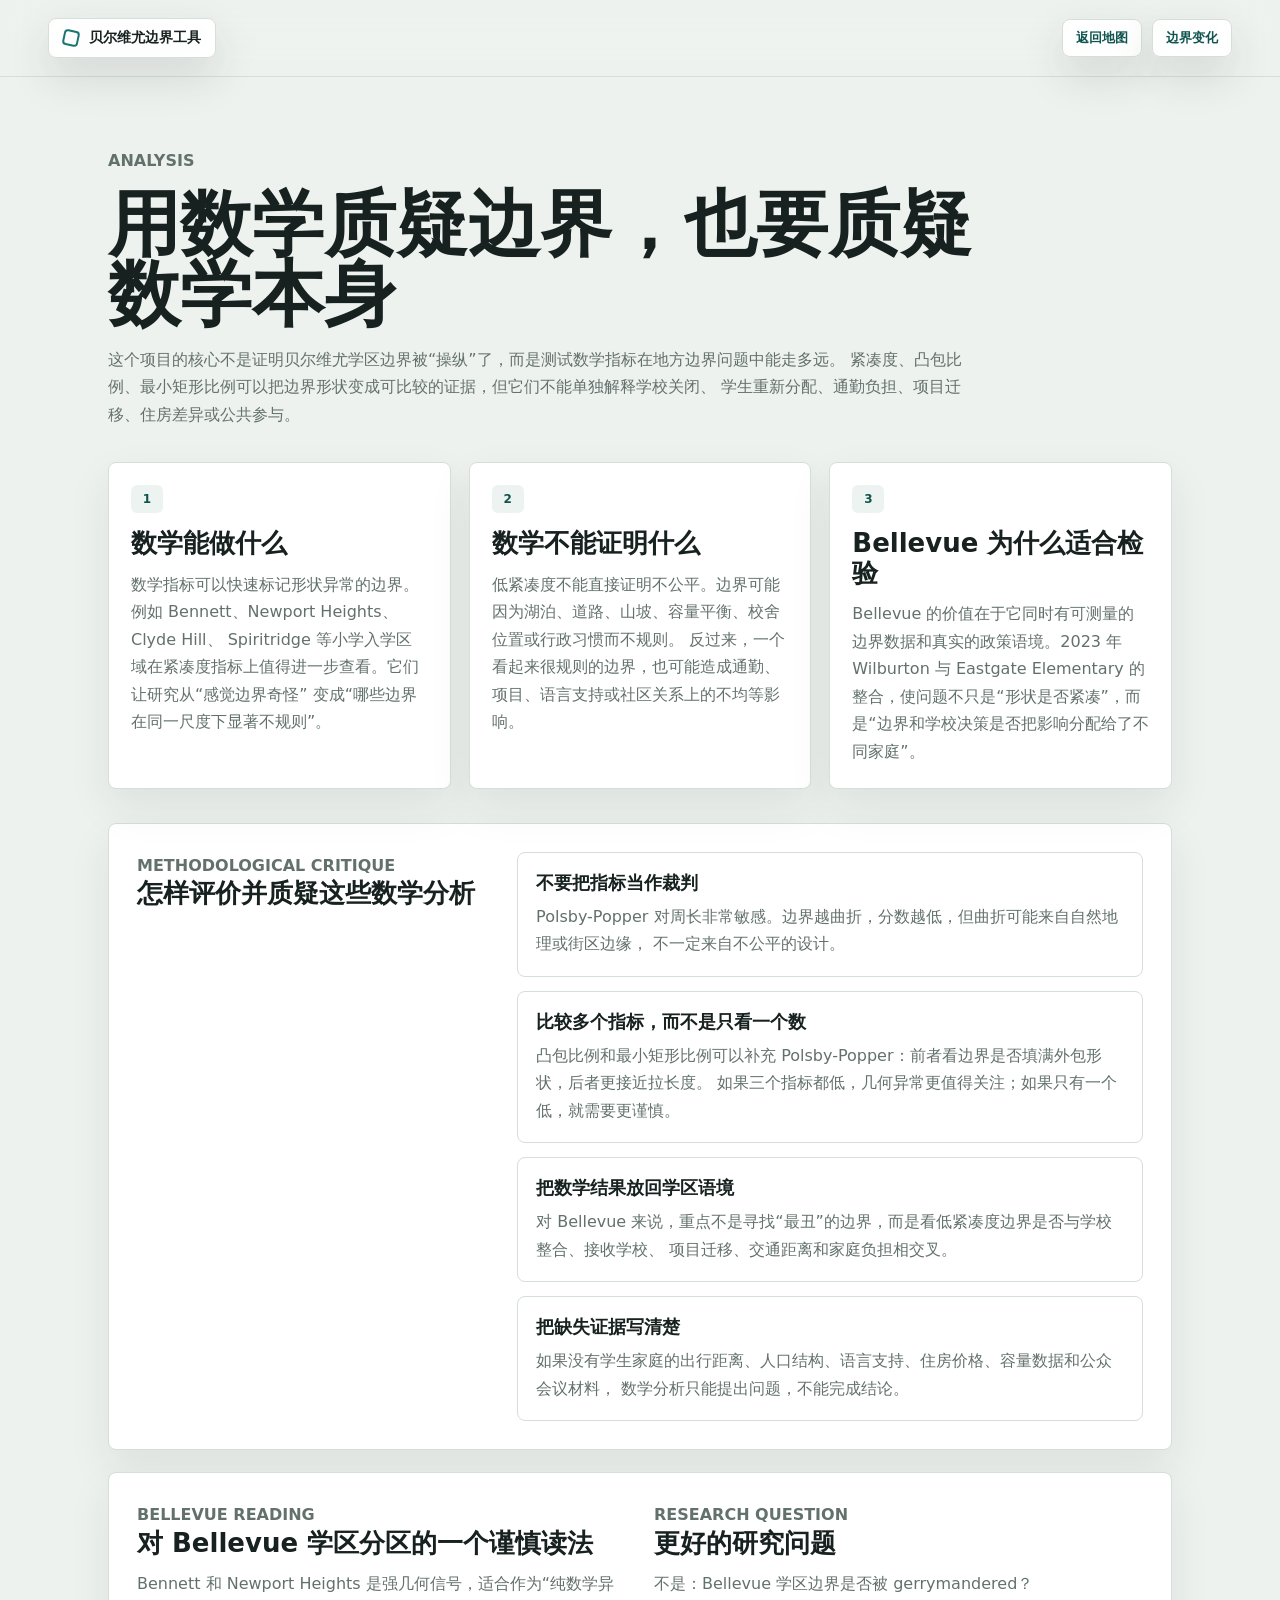
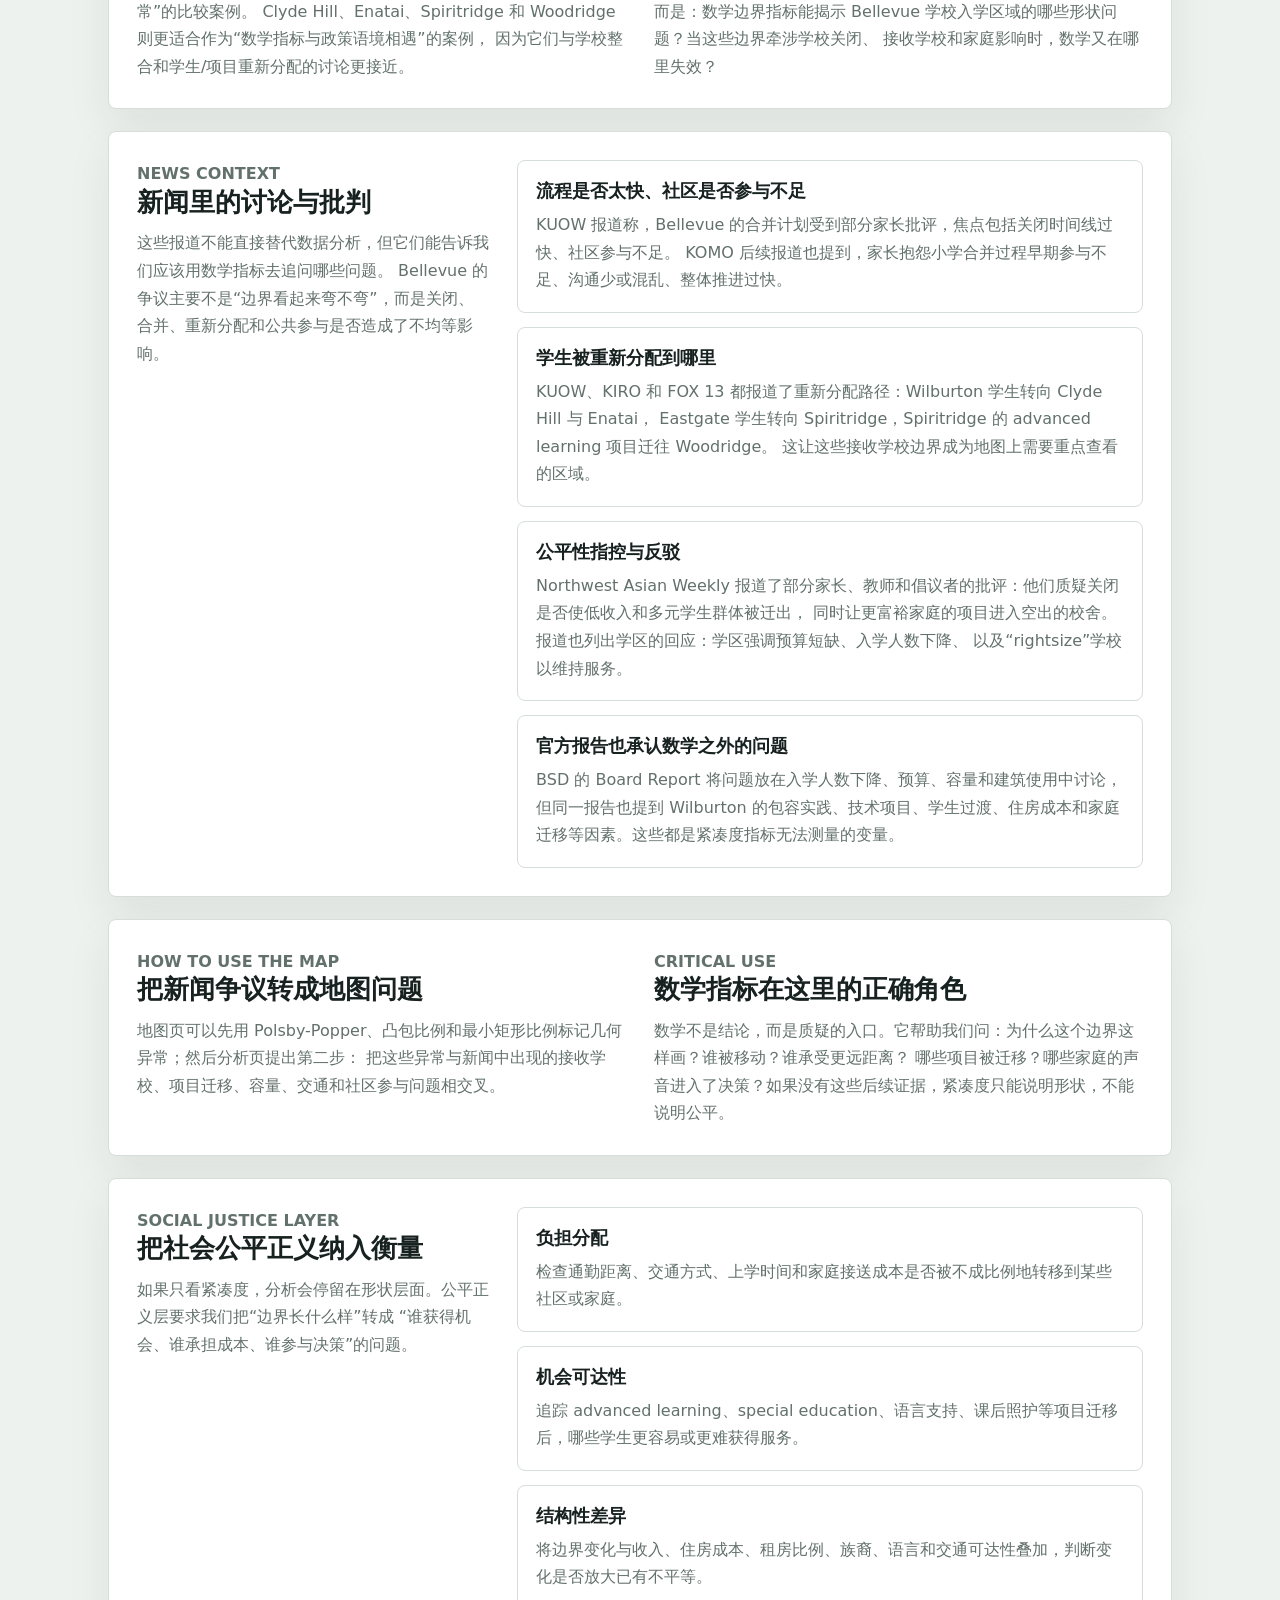
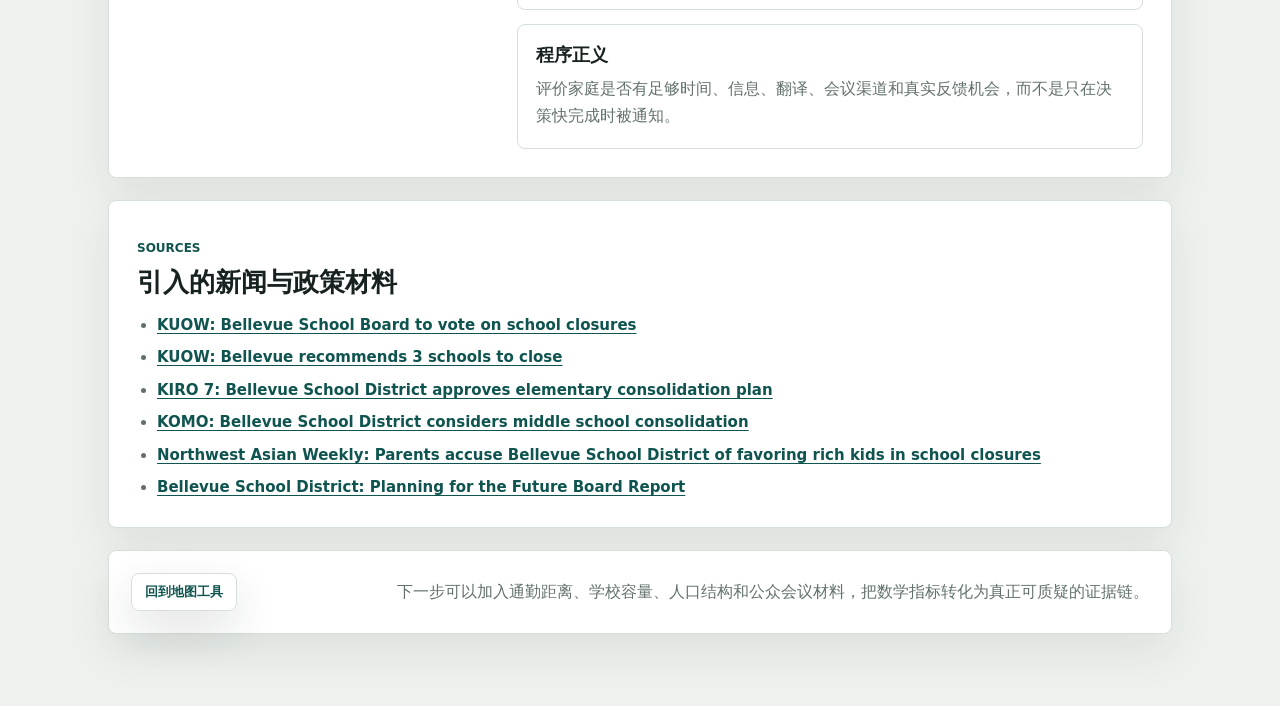
==== analysis.html @ cb48803a "Publish Bellevue school boundary site" ====
<!doctype html>
<html lang="zh-Hans">
  <head>
    <meta charset="utf-8" />
    <meta name="viewport" content="width=device-width, initial-scale=1" />
    <title>数学边界分析与质疑</title>
    <link rel="stylesheet" href="styles.css?v=equity-1" />
  </head>
  <body class="analysis-page">
    <header class="analysis-header">
      <a class="brand" href="index.html" aria-label="返回贝尔维尤边界工具">
        <span class="brand-mark"></span>
        <span>贝尔维尤边界工具</span>
      </a>
      <div class="change-nav">
        <a class="nav-link" href="index.html">返回地图</a>
        <a class="nav-link" href="changes.html">边界变化</a>
      </div>
    </header>

    <main class="analysis-main">
      <section class="analysis-hero">
        <p class="eyeline">Analysis</p>
        <h1>用数学质疑边界，也要质疑数学本身</h1>
        <p>
          这个项目的核心不是证明贝尔维尤学区边界被“操纵”了，而是测试数学指标在地方边界问题中能走多远。
          紧凑度、凸包比例、最小矩形比例可以把边界形状变成可比较的证据，但它们不能单独解释学校关闭、
          学生重新分配、通勤负担、项目迁移、住房差异或公共参与。
        </p>
      </section>

      <section class="argument-grid">
        <article>
          <span>1</span>
          <h2>数学能做什么</h2>
          <p>
            数学指标可以快速标记形状异常的边界。例如 Bennett、Newport Heights、Clyde Hill、
            Spiritridge 等小学入学区域在紧凑度指标上值得进一步查看。它们让研究从“感觉边界奇怪”
            变成“哪些边界在同一尺度下显著不规则”。
          </p>
        </article>
        <article>
          <span>2</span>
          <h2>数学不能证明什么</h2>
          <p>
            低紧凑度不能直接证明不公平。边界可能因为湖泊、道路、山坡、容量平衡、校舍位置或行政习惯而不规则。
            反过来，一个看起来很规则的边界，也可能造成通勤、项目、语言支持或社区关系上的不均等影响。
          </p>
        </article>
        <article>
          <span>3</span>
          <h2>Bellevue 为什么适合检验</h2>
          <p>
            Bellevue 的价值在于它同时有可测量的边界数据和真实的政策语境。2023 年 Wilburton 与 Eastgate
            Elementary 的整合，使问题不只是“形状是否紧凑”，而是“边界和学校决策是否把影响分配给了不同家庭”。
          </p>
        </article>
      </section>

      <section class="analysis-section">
        <div>
          <p class="eyeline">Methodological Critique</p>
          <h2>怎样评价并质疑这些数学分析</h2>
        </div>
        <div class="critique-list">
          <article>
            <h3>不要把指标当作裁判</h3>
            <p>
              Polsby-Popper 对周长非常敏感。边界越曲折，分数越低，但曲折可能来自自然地理或街区边缘，
              不一定来自不公平的设计。
            </p>
          </article>
          <article>
            <h3>比较多个指标，而不是只看一个数</h3>
            <p>
              凸包比例和最小矩形比例可以补充 Polsby-Popper：前者看边界是否填满外包形状，后者更接近拉长度。
              如果三个指标都低，几何异常更值得关注；如果只有一个低，就需要更谨慎。
            </p>
          </article>
          <article>
            <h3>把数学结果放回学区语境</h3>
            <p>
              对 Bellevue 来说，重点不是寻找“最丑”的边界，而是看低紧凑度边界是否与学校整合、接收学校、
              项目迁移、交通距离和家庭负担相交叉。
            </p>
          </article>
          <article>
            <h3>把缺失证据写清楚</h3>
            <p>
              如果没有学生家庭的出行距离、人口结构、语言支持、住房价格、容量数据和公众会议材料，
              数学分析只能提出问题，不能完成结论。
            </p>
          </article>
        </div>
      </section>

      <section class="analysis-section two-column">
        <div>
          <p class="eyeline">Bellevue Reading</p>
          <h2>对 Bellevue 学区分区的一个谨慎读法</h2>
          <p>
            Bennett 和 Newport Heights 是强几何信号，适合作为“纯数学异常”的比较案例。
            Clyde Hill、Enatai、Spiritridge 和 Woodridge 则更适合作为“数学指标与政策语境相遇”的案例，
            因为它们与学校整合和学生/项目重新分配的讨论更接近。
          </p>
        </div>
        <div>
          <p class="eyeline">Research Question</p>
          <h2>更好的研究问题</h2>
          <p>
            不是：Bellevue 学区边界是否被 gerrymandered？
          </p>
          <p>
            而是：数学边界指标能揭示 Bellevue 学校入学区域的哪些形状问题？当这些边界牵涉学校关闭、
            接收学校和家庭影响时，数学又在哪里失效？
          </p>
        </div>
      </section>

      <section class="analysis-section">
        <div>
          <p class="eyeline">News Context</p>
          <h2>新闻里的讨论与批判</h2>
          <p>
            这些报道不能直接替代数据分析，但它们能告诉我们应该用数学指标去追问哪些问题。
            Bellevue 的争议主要不是“边界看起来弯不弯”，而是关闭、合并、重新分配和公共参与是否造成了不均等影响。
          </p>
        </div>
        <div class="critique-list">
          <article>
            <h3>流程是否太快、社区是否参与不足</h3>
            <p>
              KUOW 报道称，Bellevue 的合并计划受到部分家长批评，焦点包括关闭时间线过快、社区参与不足。
              KOMO 后续报道也提到，家长抱怨小学合并过程早期参与不足、沟通少或混乱、整体推进过快。
            </p>
          </article>
          <article>
            <h3>学生被重新分配到哪里</h3>
            <p>
              KUOW、KIRO 和 FOX 13 都报道了重新分配路径：Wilburton 学生转向 Clyde Hill 与 Enatai，
              Eastgate 学生转向 Spiritridge，Spiritridge 的 advanced learning 项目迁往 Woodridge。
              这让这些接收学校边界成为地图上需要重点查看的区域。
            </p>
          </article>
          <article>
            <h3>公平性指控与反驳</h3>
            <p>
              Northwest Asian Weekly 报道了部分家长、教师和倡议者的批评：他们质疑关闭是否使低收入和多元学生群体被迁出，
              同时让更富裕家庭的项目进入空出的校舍。报道也列出学区的回应：学区强调预算短缺、入学人数下降、
              以及“rightsize”学校以维持服务。
            </p>
          </article>
          <article>
            <h3>官方报告也承认数学之外的问题</h3>
            <p>
              BSD 的 Board Report 将问题放在入学人数下降、预算、容量和建筑使用中讨论，但同一报告也提到
              Wilburton 的包容实践、技术项目、学生过渡、住房成本和家庭迁移等因素。这些都是紧凑度指标无法测量的变量。
            </p>
          </article>
        </div>
      </section>

      <section class="analysis-section two-column">
        <div>
          <p class="eyeline">How To Use The Map</p>
          <h2>把新闻争议转成地图问题</h2>
          <p>
            地图页可以先用 Polsby-Popper、凸包比例和最小矩形比例标记几何异常；然后分析页提出第二步：
            把这些异常与新闻中出现的接收学校、项目迁移、容量、交通和社区参与问题相交叉。
          </p>
        </div>
        <div>
          <p class="eyeline">Critical Use</p>
          <h2>数学指标在这里的正确角色</h2>
          <p>
            数学不是结论，而是质疑的入口。它帮助我们问：为什么这个边界这样画？谁被移动？谁承受更远距离？
            哪些项目被迁移？哪些家庭的声音进入了决策？如果没有这些后续证据，紧凑度只能说明形状，不能说明公平。
          </p>
        </div>
      </section>

      <section class="analysis-section">
        <div>
          <p class="eyeline">Social Justice Layer</p>
          <h2>把社会公平正义纳入衡量</h2>
          <p>
            如果只看紧凑度，分析会停留在形状层面。公平正义层要求我们把“边界长什么样”转成
            “谁获得机会、谁承担成本、谁参与决策”的问题。
          </p>
        </div>
        <div class="critique-list">
          <article>
            <h3>负担分配</h3>
            <p>
              检查通勤距离、交通方式、上学时间和家庭接送成本是否被不成比例地转移到某些社区或家庭。
            </p>
          </article>
          <article>
            <h3>机会可达性</h3>
            <p>
              追踪 advanced learning、special education、语言支持、课后照护等项目迁移后，哪些学生更容易或更难获得服务。
            </p>
          </article>
          <article>
            <h3>结构性差异</h3>
            <p>
              将边界变化与收入、住房成本、租房比例、族裔、语言和交通可达性叠加，判断变化是否放大已有不平等。
            </p>
          </article>
          <article>
            <h3>程序正义</h3>
            <p>
              评价家庭是否有足够时间、信息、翻译、会议渠道和真实反馈机会，而不是只在决策快完成时被通知。
            </p>
          </article>
        </div>
      </section>

      <section class="source-section">
        <p class="eyeline">Sources</p>
        <h2>引入的新闻与政策材料</h2>
        <ul>
          <li>
            <a href="https://www.kuow.org/stories/bellevue-school-board-to-vote-on-school-closures" target="_blank" rel="noreferrer">
              KUOW: Bellevue School Board to vote on school closures
            </a>
          </li>
          <li>
            <a href="https://www.kuow.org/stories/bellevue-school-district-recommends-closing-3-schools" target="_blank" rel="noreferrer">
              KUOW: Bellevue recommends 3 schools to close
            </a>
          </li>
          <li>
            <a href="https://www.kiro7.com/news/local/bellevue-school-district-board-vote-elementary-consolidation-plan-thursday/BTO5XX7VUFHQTOV3DJOUIUM2AU/" target="_blank" rel="noreferrer">
              KIRO 7: Bellevue School District approves elementary consolidation plan
            </a>
          </li>
          <li>
            <a href="https://komonews.com/news/local/bellevue-school-district-consolidation-middle-schools-elementary-wilburton-eastgate-close-meetings-sixth-seventh-eighth-grade-enrollment-new-program-increase-calendar-schedule" target="_blank" rel="noreferrer">
              KOMO: Bellevue School District considers middle school consolidation
            </a>
          </li>
          <li>
            <a href="https://nwasianweekly.com/2023/08/parents-accuse-bellevue-school-district-of-favoring-rich-kids-in-school-closures/" target="_blank" rel="noreferrer">
              Northwest Asian Weekly: Parents accuse Bellevue School District of favoring rich kids in school closures
            </a>
          </li>
          <li>
            <a href="https://go.boarddocs.com/wa/bsd405/Board.nsf/files/CNW2UL03E3E8/%24file/Planning%20for%20the%20Future%20Board%20Report.pdf" target="_blank" rel="noreferrer">
              Bellevue School District: Planning for the Future Board Report
            </a>
          </li>
        </ul>
      </section>

      <section class="analysis-footer">
        <a class="nav-link" href="index.html">回到地图工具</a>
        <p>下一步可以加入通勤距离、学校容量、人口结构和公众会议材料，把数学指标转化为真正可质疑的证据链。</p>
      </section>
    </main>
  </body>
</html>
---- styles.css ----
:root {
  --bg: #eef2ef;
  --surface: #ffffff;
  --surface-soft: rgba(255, 255, 255, 0.94);
  --surface-quiet: #edf3f0;
  --text: #17211f;
  --muted: #63716d;
  --border: #d5ded9;
  --teal: #18766f;
  --teal-dark: #0f544f;
  --amber: #c77b2a;
  --rust: #b94f3f;
  --green: #6e9a72;
  --shadow: 0 18px 44px rgba(28, 41, 36, 0.14);
}

* {
  box-sizing: border-box;
}

html,
body {
  width: 100%;
  min-height: 100%;
}

body {
  margin: 0;
  background: var(--bg);
  color: var(--text);
  font-family:
    Inter, ui-sans-serif, system-ui, -apple-system, BlinkMacSystemFont, "Segoe UI",
    sans-serif;
  letter-spacing: 0;
  overflow: hidden;
}

a {
  color: inherit;
  text-decoration: none;
}

button {
  font: inherit;
}

.app-shell {
  position: relative;
  width: 100vw;
  height: 100vh;
  min-height: 720px;
  overflow: hidden;
}

#map {
  position: absolute;
  inset: 0;
  z-index: 1;
  background: #e3e9e6;
}

.topbar {
  position: absolute;
  top: 18px;
  left: 18px;
  right: 18px;
  z-index: 20;
  display: flex;
  align-items: center;
  justify-content: space-between;
  gap: 18px;
  pointer-events: none;
}

.brand,
.topbar-meta,
.panel,
.map-caption {
  pointer-events: auto;
}

.brand {
  display: inline-flex;
  align-items: center;
  gap: 10px;
  min-height: 40px;
  padding: 0 14px;
  background: var(--surface-soft);
  border: 1px solid var(--border);
  border-radius: 8px;
  box-shadow: var(--shadow);
  font-size: 14px;
  font-weight: 800;
  backdrop-filter: blur(16px);
}

.brand-mark {
  width: 16px;
  height: 16px;
  border: 2px solid var(--teal);
  border-radius: 4px;
  transform: rotate(12deg);
}

.topbar-meta {
  display: flex;
  align-items: center;
  gap: 12px;
}

.language-toggle {
  display: inline-grid;
  grid-template-columns: repeat(2, minmax(46px, 1fr));
  padding: 3px;
  background: var(--surface-soft);
  border: 1px solid var(--border);
  border-radius: 8px;
  box-shadow: var(--shadow);
  backdrop-filter: blur(16px);
}

.language-button {
  min-height: 30px;
  padding: 0 10px;
  border: 0;
  border-radius: 6px;
  background: transparent;
  color: var(--muted);
  font-size: 12px;
  font-weight: 800;
  cursor: pointer;
}

.language-button.active {
  background: var(--surface);
  color: var(--teal-dark);
  box-shadow: 0 6px 16px rgba(25, 56, 50, 0.1);
}

.nav-link {
  display: inline-flex;
  align-items: center;
  justify-content: center;
  min-height: 38px;
  padding: 0 13px;
  background: var(--surface-soft);
  border: 1px solid var(--border);
  border-radius: 8px;
  box-shadow: var(--shadow);
  color: var(--teal-dark);
  font-size: 13px;
  font-weight: 820;
  backdrop-filter: blur(16px);
}

.panel {
  position: absolute;
  top: 76px;
  z-index: 10;
  width: 330px;
  max-height: calc(100vh - 110px);
  overflow: auto;
  background: var(--surface-soft);
  border: 1px solid var(--border);
  border-radius: 8px;
  box-shadow: var(--shadow);
  backdrop-filter: blur(18px);
}

.panel-left {
  left: 18px;
}

.panel-right {
  right: 18px;
  width: 360px;
}

.panel-section {
  padding: 20px;
  border-bottom: 1px solid var(--border);
}

.panel-section:last-child {
  border-bottom: 0;
}

.section-title span {
  display: block;
  font-size: 18px;
  font-weight: 820;
}

.section-title small {
  display: block;
  margin-top: 5px;
  color: var(--muted);
  font-size: 13px;
  line-height: 1.4;
}

.eyeline {
  display: block;
  margin-bottom: 10px;
  color: var(--teal-dark);
  font-size: 12px;
  font-weight: 850;
  letter-spacing: 0;
  text-transform: uppercase;
}

.segmented {
  display: grid;
  grid-template-columns: repeat(3, minmax(0, 1fr));
  margin-top: 16px;
  padding: 4px;
  background: var(--surface-quiet);
  border: 1px solid var(--border);
  border-radius: 8px;
}

.level-button {
  min-height: 38px;
  border: 0;
  border-radius: 6px;
  background: transparent;
  color: var(--muted);
  font-size: 13px;
  font-weight: 800;
  cursor: pointer;
}

.level-button.active {
  background: var(--surface);
  color: var(--teal-dark);
  box-shadow: 0 8px 20px rgba(25, 56, 50, 0.1);
}

.metric-key {
  display: grid;
  gap: 10px;
  color: #46534f;
  font-size: 13px;
  font-weight: 680;
}

.metric-key div {
  display: flex;
  align-items: center;
  gap: 10px;
}

.swatch {
  width: 18px;
  height: 12px;
  border: 1px solid rgba(23, 33, 31, 0.15);
  border-radius: 3px;
}

.swatch.low {
  background: var(--rust);
}

.swatch.mid {
  background: var(--amber);
}

.swatch.high {
  background: var(--green);
}

.panel-note,
.selected-boundary p,
.priority-list li,
.method-steps p {
  color: var(--muted);
  font-size: 14px;
  line-height: 1.58;
}

.panel-note {
  margin: 0;
}

.selected-boundary h1 {
  margin: 0 0 16px;
  font-size: 30px;
  line-height: 1;
  font-weight: 860;
}

.selected-boundary dl {
  display: grid;
  grid-template-columns: repeat(2, minmax(0, 1fr));
  gap: 12px 14px;
  margin: 0 0 16px;
}

.selected-boundary dl div {
  display: grid;
  gap: 3px;
  min-width: 0;
}

.selected-boundary dt {
  color: var(--muted);
  font-size: 13px;
  font-weight: 700;
}

.selected-boundary dd {
  margin: 0;
  font-size: 17px;
  font-weight: 850;
  overflow-wrap: anywhere;
}

.selected-boundary p {
  margin: 0;
}

.priority-list ol {
  display: grid;
  gap: 10px;
  margin: 0;
  padding-left: 20px;
}

.priority-list li::marker {
  color: var(--teal);
  font-weight: 850;
}

.equity-list {
  display: grid;
  gap: 9px;
  margin: 0;
  padding: 0;
  list-style: none;
}

.equity-list li {
  padding: 10px 11px;
  background: var(--surface-quiet);
  border: 1px solid var(--border);
  border-radius: 8px;
  color: #46534f;
  font-size: 13px;
  font-weight: 720;
  line-height: 1.35;
}

.method-steps {
  display: grid;
  gap: 12px;
}

.method-steps article {
  display: grid;
  grid-template-columns: 30px minmax(0, 1fr);
  gap: 10px;
  align-items: start;
}

.method-steps span {
  display: inline-flex;
  align-items: center;
  justify-content: center;
  width: 28px;
  height: 26px;
  background: var(--surface-quiet);
  border-radius: 6px;
  color: var(--teal-dark);
  font-size: 12px;
  font-weight: 850;
}

.method-steps p {
  margin: 0;
}

.map-caption {
  position: absolute;
  left: 50%;
  bottom: 18px;
  z-index: 10;
  width: min(440px, calc(100vw - 40px));
  padding: 14px 16px;
  transform: translateX(-50%);
  background: rgba(255, 255, 255, 0.94);
  border: 1px solid var(--border);
  border-radius: 8px;
  box-shadow: var(--shadow);
  backdrop-filter: blur(18px);
}

.map-caption strong {
  display: block;
  margin-bottom: 4px;
  font-size: 15px;
}

.map-caption span {
  display: block;
  color: var(--muted);
  font-size: 13px;
  line-height: 1.4;
}

.maplibregl-ctrl-top-right {
  top: 82px;
  right: 398px;
}

@media (max-width: 1120px) {
  body {
    overflow: auto;
  }

  .app-shell {
    min-height: auto;
    height: auto;
    padding-top: calc(58vh + 18px);
    overflow: visible;
  }

  #map {
    position: absolute;
    top: 0;
    height: 58vh;
    min-height: 520px;
  }

  .topbar,
  .panel,
  .map-caption {
    position: relative;
    left: auto;
    right: auto;
    top: auto;
    bottom: auto;
    transform: none;
  }

  .topbar {
    position: absolute;
    top: 18px;
    left: 18px;
    right: 18px;
    z-index: 30;
    margin: 0;
    padding: 0;
  }

  .panel {
    width: auto;
    max-height: none;
    margin: 12px 18px;
  }

  .panel-right {
    width: auto;
  }

  .map-caption {
    position: absolute;
    top: calc(58vh - 104px);
    left: 18px;
    right: 18px;
    z-index: 12;
    width: auto;
    margin: 0;
  }

  .maplibregl-ctrl-top-right {
    top: 12px;
    right: 12px;
  }
}

@media (max-width: 680px) {
  .app-shell {
    padding-top: calc(56vh + 18px);
  }

  #map {
    height: 56vh;
    min-height: 500px;
  }

  .topbar {
    align-items: flex-start;
    flex-direction: column;
    gap: 10px;
  }

  .topbar-meta {
    width: 100%;
    justify-content: space-between;
  }

  .language-toggle {
    width: 122px;
    flex: 0 0 122px;
  }

  .brand {
    max-width: calc(100vw - 36px);
  }

  .map-caption {
    top: calc(56vh - 112px);
  }

  .panel-section {
    padding: 18px;
  }

  .segmented {
    grid-template-columns: 1fr;
  }

  .selected-boundary dl div {
    gap: 4px;
  }
}

.analysis-page {
  min-height: 100vh;
  overflow: auto;
}

.analysis-header {
  position: sticky;
  top: 0;
  z-index: 20;
  display: flex;
  align-items: center;
  justify-content: space-between;
  gap: 16px;
  padding: 18px clamp(18px, 4vw, 48px);
  background: rgba(238, 242, 239, 0.88);
  border-bottom: 1px solid var(--border);
  backdrop-filter: blur(16px);
}

.analysis-main {
  width: min(1160px, 100%);
  margin: 0 auto;
  padding: 54px clamp(18px, 4vw, 48px) 72px;
}

.analysis-hero {
  max-width: 880px;
  margin-bottom: 32px;
}

.analysis-hero h1 {
  margin: 0 0 16px;
  font-size: clamp(36px, 6vw, 72px);
  line-height: 0.98;
  font-weight: 880;
  letter-spacing: 0;
}

.analysis-hero p,
.analysis-section p,
.argument-grid p,
.analysis-footer p {
  color: var(--muted);
  font-size: 16px;
  line-height: 1.72;
}

.analysis-hero .eyeline {
  margin-bottom: 14px;
}

.argument-grid {
  display: grid;
  grid-template-columns: repeat(3, minmax(0, 1fr));
  gap: 18px;
  margin: 34px 0;
}

.argument-grid article,
.critique-list article,
.analysis-section,
.analysis-footer,
.source-section {
  background: var(--surface);
  border: 1px solid var(--border);
  border-radius: 8px;
  box-shadow: 0 18px 44px rgba(28, 41, 36, 0.08);
}

.argument-grid article {
  padding: 22px;
}

.argument-grid article > span {
  display: inline-flex;
  align-items: center;
  justify-content: center;
  width: 32px;
  height: 28px;
  margin-bottom: 16px;
  background: var(--surface-quiet);
  border-radius: 6px;
  color: var(--teal-dark);
  font-size: 12px;
  font-weight: 850;
}

.argument-grid h2,
.analysis-section h2 {
  margin: 0 0 12px;
  font-size: 26px;
  line-height: 1.14;
}

.argument-grid p,
.analysis-section p,
.analysis-footer p {
  margin: 0;
}

.analysis-section {
  display: grid;
  grid-template-columns: minmax(220px, 0.72fr) minmax(0, 1.28fr);
  gap: 28px;
  margin-top: 22px;
  padding: 28px;
}

.critique-list {
  display: grid;
  gap: 14px;
}

.critique-list article {
  padding: 18px;
  box-shadow: none;
}

.critique-list h3 {
  margin: 0 0 8px;
  font-size: 18px;
}

.two-column {
  grid-template-columns: repeat(2, minmax(0, 1fr));
}

.analysis-footer {
  display: flex;
  align-items: center;
  justify-content: space-between;
  gap: 22px;
  margin-top: 22px;
  padding: 22px;
}

.analysis-footer .nav-link {
  flex: 0 0 auto;
}

.source-section {
  margin-top: 22px;
  padding: 28px;
}

.source-section h2 {
  margin: 0 0 14px;
  font-size: 26px;
}

.source-section ul {
  display: grid;
  gap: 10px;
  margin: 0;
  padding-left: 20px;
}

.source-section li {
  color: var(--muted);
  font-size: 15px;
  line-height: 1.5;
}

.source-section a {
  color: var(--teal-dark);
  font-weight: 760;
  text-decoration: underline;
  text-decoration-thickness: 1px;
  text-underline-offset: 3px;
}

.changes-page {
  min-height: 100vh;
  overflow: auto;
}

.changes-main {
  width: min(1180px, 100%);
  margin: 0 auto;
  padding: 54px clamp(18px, 4vw, 48px) 72px;
}

.change-nav {
  display: flex;
  align-items: center;
  gap: 10px;
}

.change-board {
  display: grid;
  grid-template-columns: minmax(0, 0.9fr) minmax(280px, 1fr) minmax(0, 0.9fr);
  gap: 18px;
  margin: 34px 0;
}

.change-column,
.flow-column {
  background: var(--surface);
  border: 1px solid var(--border);
  border-radius: 8px;
  box-shadow: 0 18px 44px rgba(28, 41, 36, 0.08);
  padding: 24px;
}

.change-column h2,
.flow-column h2 {
  margin: 0 0 18px;
  font-size: 28px;
  line-height: 1.1;
}

.school-stack {
  display: grid;
  gap: 12px;
}

.school-card {
  display: grid;
  gap: 5px;
  padding: 15px;
  border: 1px solid var(--border);
  border-radius: 8px;
  background: #f9fbfa;
}

.school-card strong {
  font-size: 16px;
}

.school-card span {
  color: var(--muted);
  font-size: 13px;
  line-height: 1.45;
}

.school-card.closed {
  border-color: rgba(185, 79, 63, 0.35);
  background: rgba(185, 79, 63, 0.08);
}

.school-card.program {
  border-color: rgba(199, 123, 42, 0.35);
  background: rgba(199, 123, 42, 0.08);
}

.school-card.receiver {
  border-color: rgba(110, 154, 114, 0.36);
  background: rgba(110, 154, 114, 0.1);
}

.equity-grid {
  display: grid;
  grid-template-columns: repeat(3, minmax(0, 1fr));
  gap: 14px;
}

.equity-grid article {
  padding: 16px;
  background: #f9fbfa;
  border: 1px solid var(--border);
  border-radius: 8px;
}

.equity-grid h3 {
  margin: 0 0 8px;
  font-size: 17px;
}

.equity-grid p {
  margin: 0;
  color: var(--muted);
  font-size: 14px;
  line-height: 1.58;
}

.flow-list {
  display: grid;
  gap: 12px;
}

.flow-row {
  display: grid;
  grid-template-columns: minmax(0, 1fr) 34px minmax(0, 1fr);
  align-items: center;
  gap: 10px;
  padding: 14px;
  background: var(--surface-quiet);
  border: 1px solid var(--border);
  border-radius: 8px;
  color: var(--text);
  font-size: 15px;
  font-weight: 780;
}

.flow-row b {
  color: var(--teal-dark);
  font-size: 22px;
  text-align: center;
}

.change-note {
  margin: 18px 0 0;
  color: var(--muted);
  font-size: 14px;
  line-height: 1.62;
}

@media (max-width: 900px) {
  .change-board {
    grid-template-columns: 1fr;
  }

  .equity-grid {
    grid-template-columns: 1fr;
  }

  .flow-row {
    grid-template-columns: 1fr;
  }

  .flow-row b {
    text-align: left;
  }
}

@media (max-width: 900px) {
  .argument-grid,
  .analysis-section,
  .two-column {
    grid-template-columns: 1fr;
  }

  .analysis-footer {
    align-items: flex-start;
    flex-direction: column;
  }
}
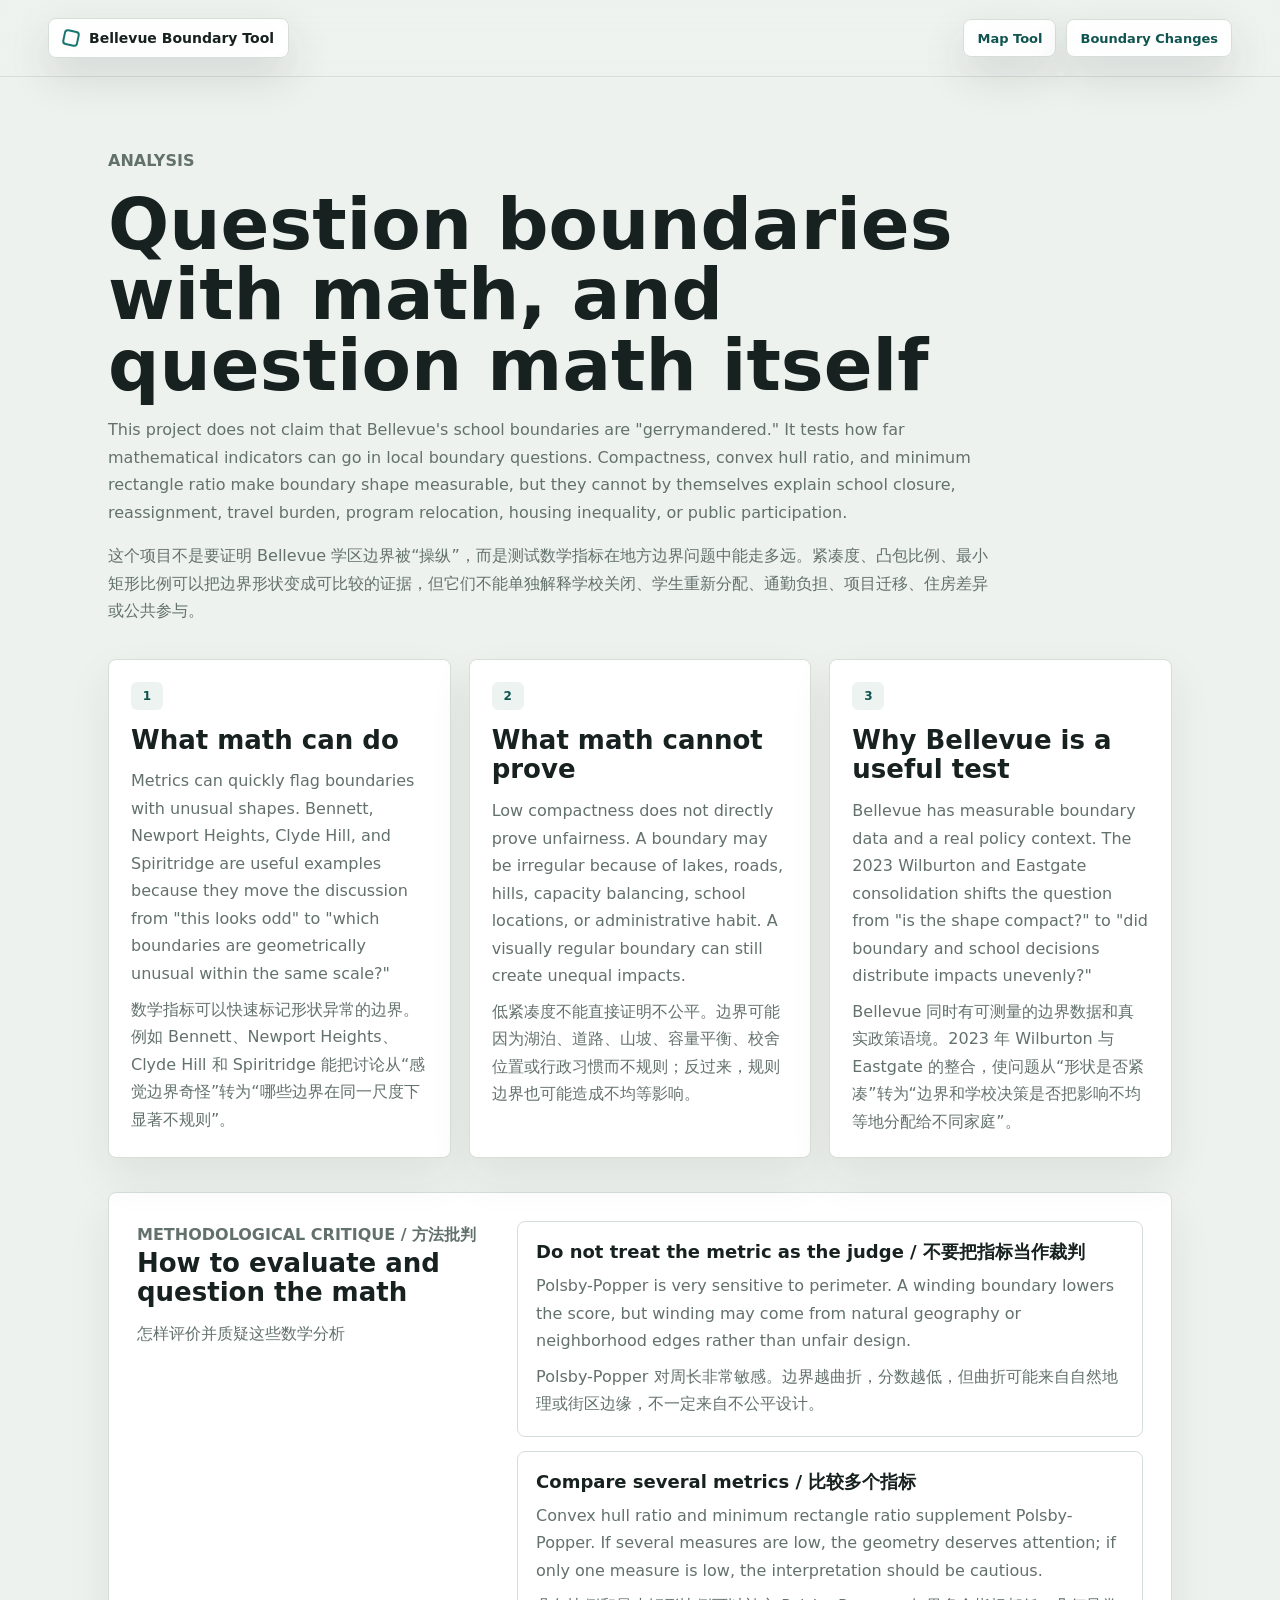
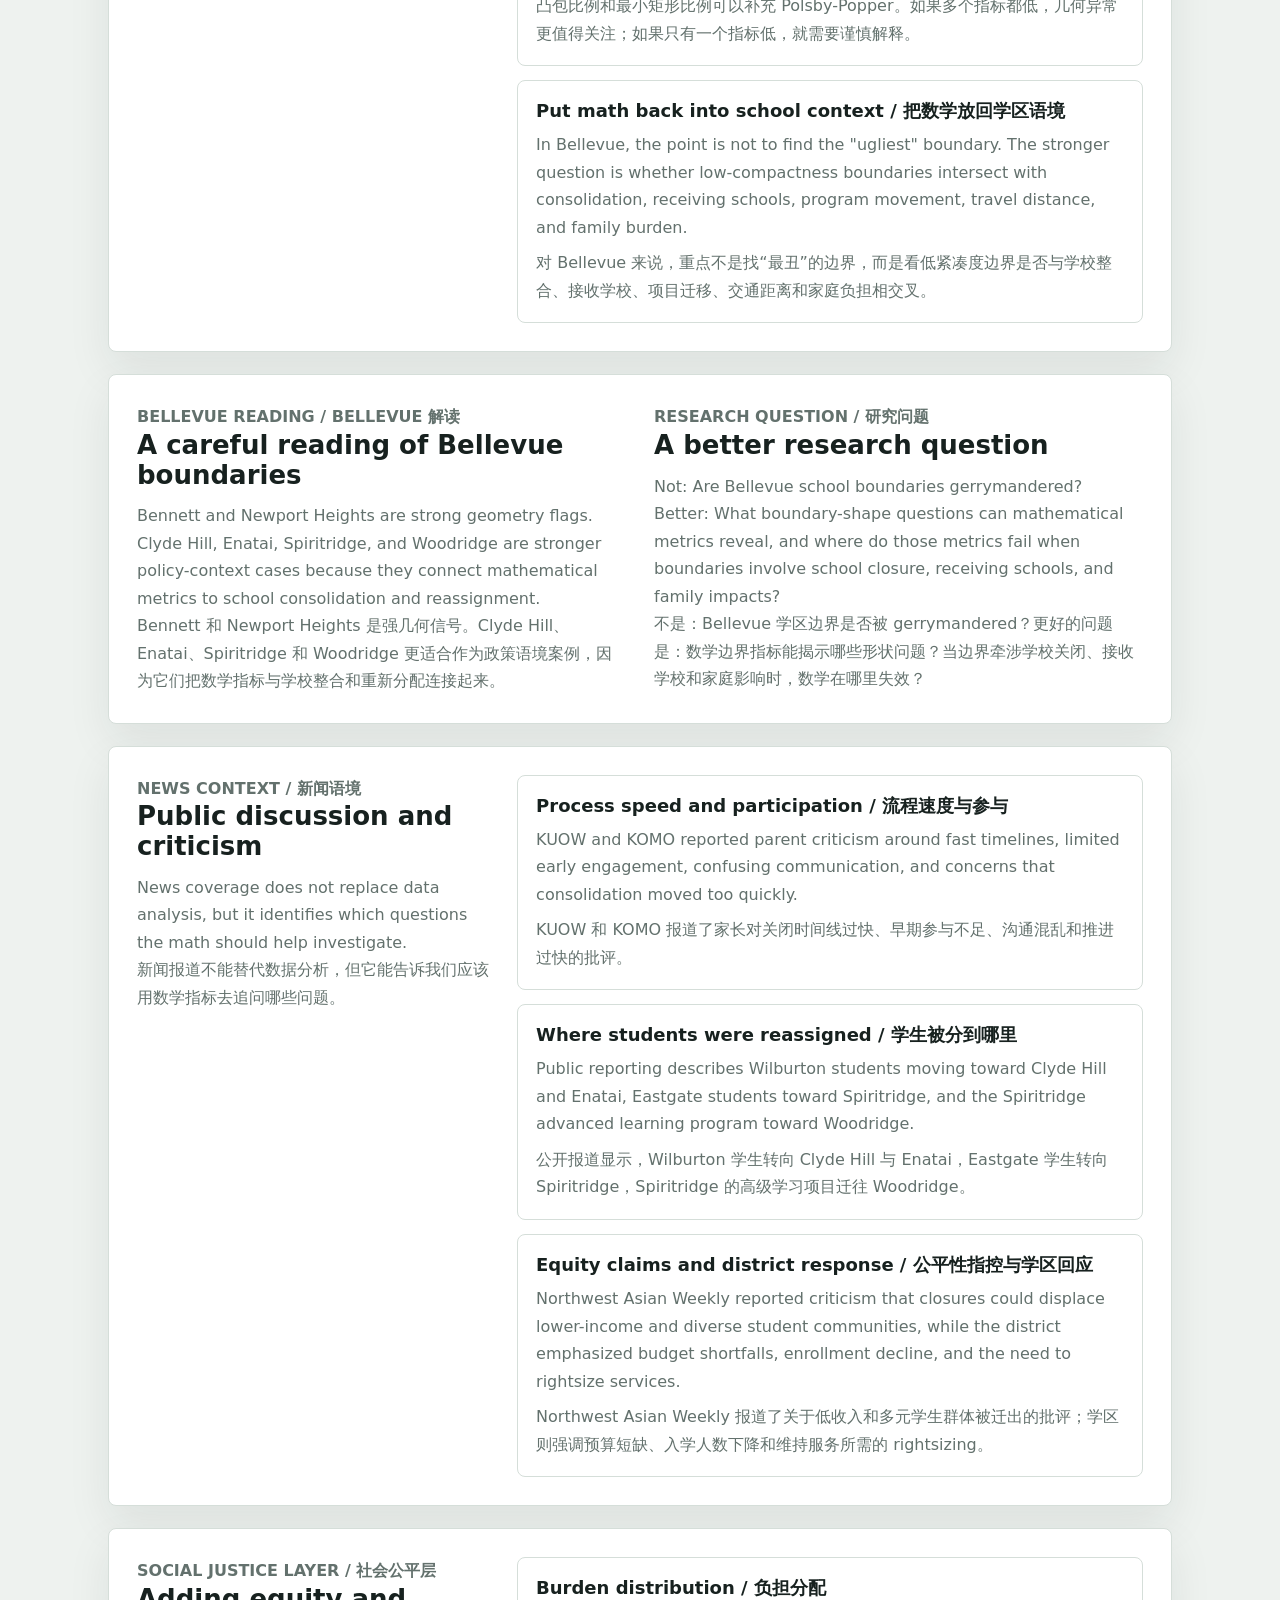
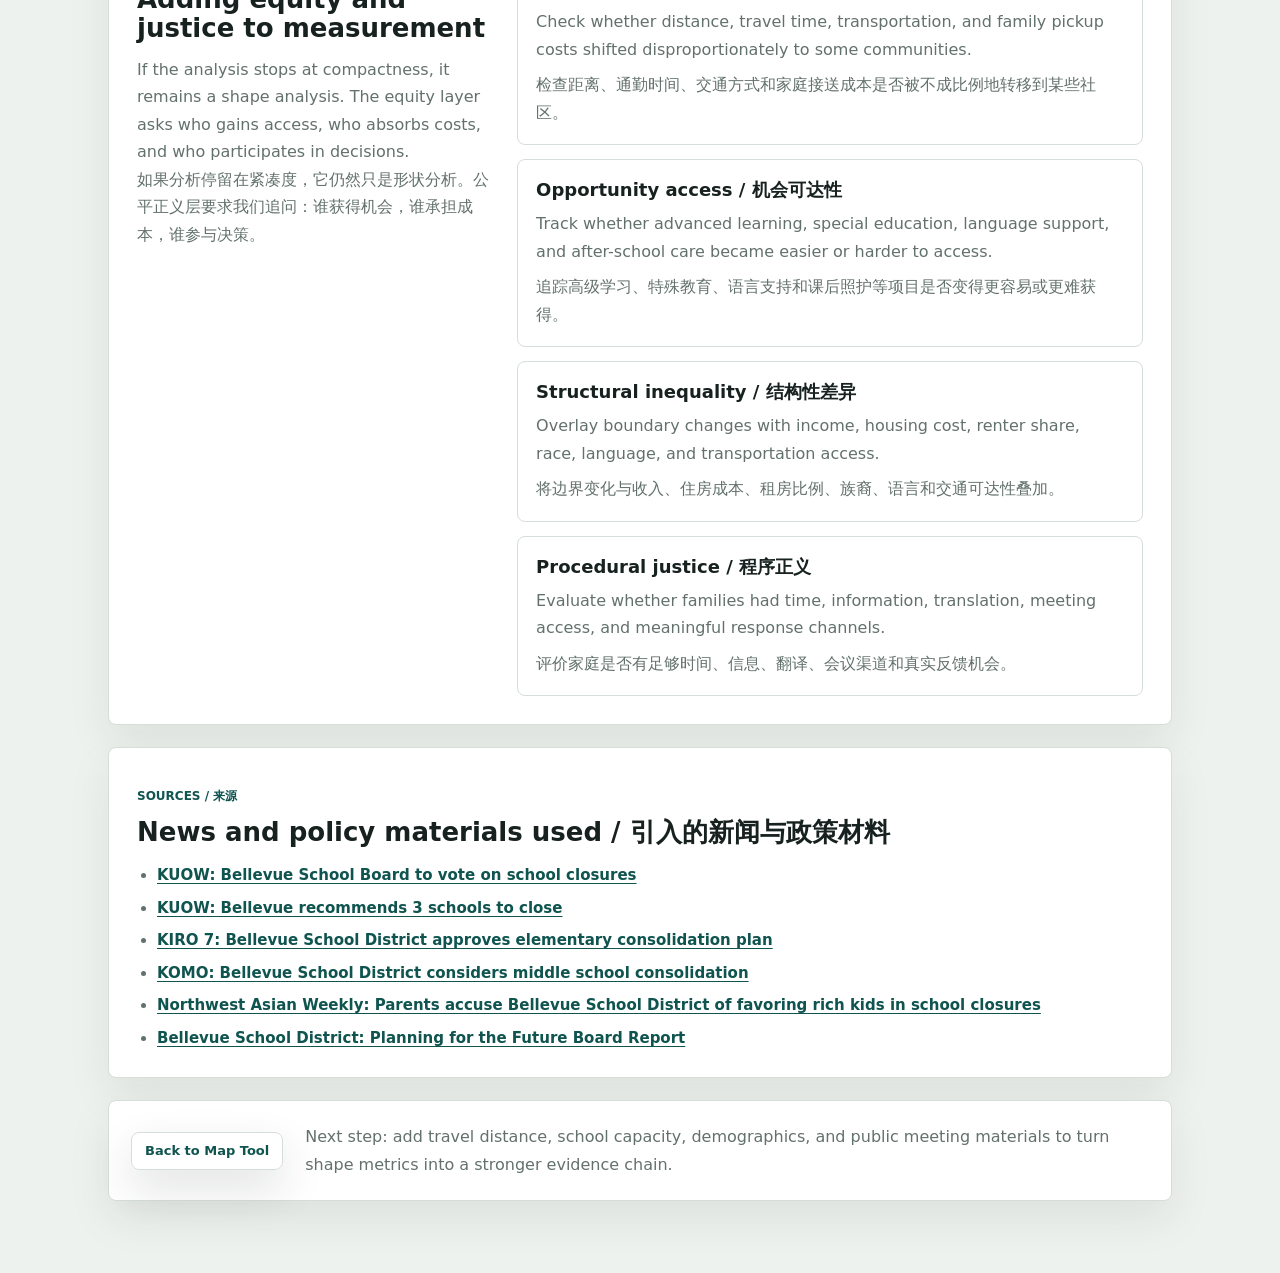
==== commit 75ae2871: "update" ====
--- a/analysis.html
+++ b/analysis.html
@@ -1,94 +1,100 @@
 <!doctype html>
-<html lang="zh-Hans">
+<html lang="en">
   <head>
     <meta charset="utf-8" />
     <meta name="viewport" content="width=device-width, initial-scale=1" />
-    <title>数学边界分析与质疑</title>
-    <link rel="stylesheet" href="styles.css?v=equity-1" />
+    <title>Boundary Metrics Analysis and Critique</title>
+    <link rel="stylesheet" href="styles.css?v=bilingual-1" />
   </head>
   <body class="analysis-page">
     <header class="analysis-header">
-      <a class="brand" href="index.html" aria-label="返回贝尔维尤边界工具">
+      <a class="brand" href="index.html" aria-label="Back to Bellevue Boundary Tool">
         <span class="brand-mark"></span>
-        <span>贝尔维尤边界工具</span>
+        <span>Bellevue Boundary Tool</span>
       </a>
       <div class="change-nav">
-        <a class="nav-link" href="index.html">返回地图</a>
-        <a class="nav-link" href="changes.html">边界变化</a>
+        <a class="nav-link" href="index.html">Map Tool</a>
+        <a class="nav-link" href="changes.html">Boundary Changes</a>
       </div>
     </header>
 
     <main class="analysis-main">
-      <section class="analysis-hero">
+      <section class="analysis-hero bilingual-block">
         <p class="eyeline">Analysis</p>
-        <h1>用数学质疑边界，也要质疑数学本身</h1>
+        <h1>Question boundaries with math, and question math itself</h1>
         <p>
-          这个项目的核心不是证明贝尔维尤学区边界被“操纵”了，而是测试数学指标在地方边界问题中能走多远。
-          紧凑度、凸包比例、最小矩形比例可以把边界形状变成可比较的证据，但它们不能单独解释学校关闭、
-          学生重新分配、通勤负担、项目迁移、住房差异或公共参与。
+          This project does not claim that Bellevue's school boundaries are "gerrymandered." It tests how far mathematical indicators can go in local boundary questions. Compactness, convex hull ratio, and minimum rectangle ratio make boundary shape measurable, but they cannot by themselves explain school closure, reassignment, travel burden, program relocation, housing inequality, or public participation.
+        </p>
+        <p class="zh-text">
+          这个项目不是要证明 Bellevue 学区边界被“操纵”，而是测试数学指标在地方边界问题中能走多远。紧凑度、凸包比例、最小矩形比例可以把边界形状变成可比较的证据，但它们不能单独解释学校关闭、学生重新分配、通勤负担、项目迁移、住房差异或公共参与。
         </p>
       </section>
 
       <section class="argument-grid">
         <article>
           <span>1</span>
-          <h2>数学能做什么</h2>
-          <p>
-            数学指标可以快速标记形状异常的边界。例如 Bennett、Newport Heights、Clyde Hill、
-            Spiritridge 等小学入学区域在紧凑度指标上值得进一步查看。它们让研究从“感觉边界奇怪”
-            变成“哪些边界在同一尺度下显著不规则”。
+          <h2>What math can do</h2>
+          <p>
+            Metrics can quickly flag boundaries with unusual shapes. Bennett, Newport Heights, Clyde Hill, and Spiritridge are useful examples because they move the discussion from "this looks odd" to "which boundaries are geometrically unusual within the same scale?"
+          </p>
+          <p class="zh-text">
+            数学指标可以快速标记形状异常的边界。例如 Bennett、Newport Heights、Clyde Hill 和 Spiritridge 能把讨论从“感觉边界奇怪”转为“哪些边界在同一尺度下显著不规则”。
           </p>
         </article>
         <article>
           <span>2</span>
-          <h2>数学不能证明什么</h2>
-          <p>
-            低紧凑度不能直接证明不公平。边界可能因为湖泊、道路、山坡、容量平衡、校舍位置或行政习惯而不规则。
-            反过来，一个看起来很规则的边界，也可能造成通勤、项目、语言支持或社区关系上的不均等影响。
+          <h2>What math cannot prove</h2>
+          <p>
+            Low compactness does not directly prove unfairness. A boundary may be irregular because of lakes, roads, hills, capacity balancing, school locations, or administrative habit. A visually regular boundary can still create unequal impacts.
+          </p>
+          <p class="zh-text">
+            低紧凑度不能直接证明不公平。边界可能因为湖泊、道路、山坡、容量平衡、校舍位置或行政习惯而不规则；反过来，规则边界也可能造成不均等影响。
           </p>
         </article>
         <article>
           <span>3</span>
-          <h2>Bellevue 为什么适合检验</h2>
-          <p>
-            Bellevue 的价值在于它同时有可测量的边界数据和真实的政策语境。2023 年 Wilburton 与 Eastgate
-            Elementary 的整合，使问题不只是“形状是否紧凑”，而是“边界和学校决策是否把影响分配给了不同家庭”。
+          <h2>Why Bellevue is a useful test</h2>
+          <p>
+            Bellevue has measurable boundary data and a real policy context. The 2023 Wilburton and Eastgate consolidation shifts the question from "is the shape compact?" to "did boundary and school decisions distribute impacts unevenly?"
+          </p>
+          <p class="zh-text">
+            Bellevue 同时有可测量的边界数据和真实政策语境。2023 年 Wilburton 与 Eastgate 的整合，使问题从“形状是否紧凑”转为“边界和学校决策是否把影响不均等地分配给不同家庭”。
           </p>
         </article>
       </section>
 
       <section class="analysis-section">
         <div>
-          <p class="eyeline">Methodological Critique</p>
-          <h2>怎样评价并质疑这些数学分析</h2>
+          <p class="eyeline">Methodological Critique / 方法批判</p>
+          <h2>How to evaluate and question the math</h2>
+          <p class="zh-text">怎样评价并质疑这些数学分析</p>
         </div>
         <div class="critique-list">
           <article>
-            <h3>不要把指标当作裁判</h3>
-            <p>
-              Polsby-Popper 对周长非常敏感。边界越曲折，分数越低，但曲折可能来自自然地理或街区边缘，
-              不一定来自不公平的设计。
-            </p>
-          </article>
-          <article>
-            <h3>比较多个指标，而不是只看一个数</h3>
-            <p>
-              凸包比例和最小矩形比例可以补充 Polsby-Popper：前者看边界是否填满外包形状，后者更接近拉长度。
-              如果三个指标都低，几何异常更值得关注；如果只有一个低，就需要更谨慎。
-            </p>
-          </article>
-          <article>
-            <h3>把数学结果放回学区语境</h3>
-            <p>
-              对 Bellevue 来说，重点不是寻找“最丑”的边界，而是看低紧凑度边界是否与学校整合、接收学校、
-              项目迁移、交通距离和家庭负担相交叉。
-            </p>
-          </article>
-          <article>
-            <h3>把缺失证据写清楚</h3>
-            <p>
-              如果没有学生家庭的出行距离、人口结构、语言支持、住房价格、容量数据和公众会议材料，
-              数学分析只能提出问题，不能完成结论。
+            <h3>Do not treat the metric as the judge / 不要把指标当作裁判</h3>
+            <p>
+              Polsby-Popper is very sensitive to perimeter. A winding boundary lowers the score, but winding may come from natural geography or neighborhood edges rather than unfair design.
+            </p>
+            <p class="zh-text">
+              Polsby-Popper 对周长非常敏感。边界越曲折，分数越低，但曲折可能来自自然地理或街区边缘，不一定来自不公平设计。
+            </p>
+          </article>
+          <article>
+            <h3>Compare several metrics / 比较多个指标</h3>
+            <p>
+              Convex hull ratio and minimum rectangle ratio supplement Polsby-Popper. If several measures are low, the geometry deserves attention; if only one measure is low, the interpretation should be cautious.
+            </p>
+            <p class="zh-text">
+              凸包比例和最小矩形比例可以补充 Polsby-Popper。如果多个指标都低，几何异常更值得关注；如果只有一个指标低，就需要谨慎解释。
+            </p>
+          </article>
+          <article>
+            <h3>Put math back into school context / 把数学放回学区语境</h3>
+            <p>
+              In Bellevue, the point is not to find the "ugliest" boundary. The stronger question is whether low-compactness boundaries intersect with consolidation, receiving schools, program movement, travel distance, and family burden.
+            </p>
+            <p class="zh-text">
+              对 Bellevue 来说，重点不是找“最丑”的边界，而是看低紧凑度边界是否与学校整合、接收学校、项目迁移、交通距离和家庭负担相交叉。
             </p>
           </article>
         </div>
@@ -96,166 +102,123 @@
 
       <section class="analysis-section two-column">
         <div>
-          <p class="eyeline">Bellevue Reading</p>
-          <h2>对 Bellevue 学区分区的一个谨慎读法</h2>
-          <p>
-            Bennett 和 Newport Heights 是强几何信号，适合作为“纯数学异常”的比较案例。
-            Clyde Hill、Enatai、Spiritridge 和 Woodridge 则更适合作为“数学指标与政策语境相遇”的案例，
-            因为它们与学校整合和学生/项目重新分配的讨论更接近。
-          </p>
-        </div>
-        <div>
-          <p class="eyeline">Research Question</p>
-          <h2>更好的研究问题</h2>
-          <p>
-            不是：Bellevue 学区边界是否被 gerrymandered？
-          </p>
-          <p>
-            而是：数学边界指标能揭示 Bellevue 学校入学区域的哪些形状问题？当这些边界牵涉学校关闭、
-            接收学校和家庭影响时，数学又在哪里失效？
+          <p class="eyeline">Bellevue Reading / Bellevue 解读</p>
+          <h2>A careful reading of Bellevue boundaries</h2>
+          <p>
+            Bennett and Newport Heights are strong geometry flags. Clyde Hill, Enatai, Spiritridge, and Woodridge are stronger policy-context cases because they connect mathematical metrics to school consolidation and reassignment.
+          </p>
+          <p class="zh-text">
+            Bennett 和 Newport Heights 是强几何信号。Clyde Hill、Enatai、Spiritridge 和 Woodridge 更适合作为政策语境案例，因为它们把数学指标与学校整合和重新分配连接起来。
+          </p>
+        </div>
+        <div>
+          <p class="eyeline">Research Question / 研究问题</p>
+          <h2>A better research question</h2>
+          <p>
+            Not: Are Bellevue school boundaries gerrymandered?
+          </p>
+          <p>
+            Better: What boundary-shape questions can mathematical metrics reveal, and where do those metrics fail when boundaries involve school closure, receiving schools, and family impacts?
+          </p>
+          <p class="zh-text">
+            不是：Bellevue 学区边界是否被 gerrymandered？更好的问题是：数学边界指标能揭示哪些形状问题？当边界牵涉学校关闭、接收学校和家庭影响时，数学在哪里失效？
           </p>
         </div>
       </section>
 
       <section class="analysis-section">
         <div>
-          <p class="eyeline">News Context</p>
-          <h2>新闻里的讨论与批判</h2>
-          <p>
-            这些报道不能直接替代数据分析，但它们能告诉我们应该用数学指标去追问哪些问题。
-            Bellevue 的争议主要不是“边界看起来弯不弯”，而是关闭、合并、重新分配和公共参与是否造成了不均等影响。
+          <p class="eyeline">News Context / 新闻语境</p>
+          <h2>Public discussion and criticism</h2>
+          <p>
+            News coverage does not replace data analysis, but it identifies which questions the math should help investigate.
+          </p>
+          <p class="zh-text">
+            新闻报道不能替代数据分析，但它能告诉我们应该用数学指标去追问哪些问题。
           </p>
         </div>
         <div class="critique-list">
           <article>
-            <h3>流程是否太快、社区是否参与不足</h3>
-            <p>
-              KUOW 报道称，Bellevue 的合并计划受到部分家长批评，焦点包括关闭时间线过快、社区参与不足。
-              KOMO 后续报道也提到，家长抱怨小学合并过程早期参与不足、沟通少或混乱、整体推进过快。
-            </p>
-          </article>
-          <article>
-            <h3>学生被重新分配到哪里</h3>
-            <p>
-              KUOW、KIRO 和 FOX 13 都报道了重新分配路径：Wilburton 学生转向 Clyde Hill 与 Enatai，
-              Eastgate 学生转向 Spiritridge，Spiritridge 的 advanced learning 项目迁往 Woodridge。
-              这让这些接收学校边界成为地图上需要重点查看的区域。
-            </p>
-          </article>
-          <article>
-            <h3>公平性指控与反驳</h3>
-            <p>
-              Northwest Asian Weekly 报道了部分家长、教师和倡议者的批评：他们质疑关闭是否使低收入和多元学生群体被迁出，
-              同时让更富裕家庭的项目进入空出的校舍。报道也列出学区的回应：学区强调预算短缺、入学人数下降、
-              以及“rightsize”学校以维持服务。
-            </p>
-          </article>
-          <article>
-            <h3>官方报告也承认数学之外的问题</h3>
-            <p>
-              BSD 的 Board Report 将问题放在入学人数下降、预算、容量和建筑使用中讨论，但同一报告也提到
-              Wilburton 的包容实践、技术项目、学生过渡、住房成本和家庭迁移等因素。这些都是紧凑度指标无法测量的变量。
-            </p>
-          </article>
-        </div>
-      </section>
-
-      <section class="analysis-section two-column">
-        <div>
-          <p class="eyeline">How To Use The Map</p>
-          <h2>把新闻争议转成地图问题</h2>
-          <p>
-            地图页可以先用 Polsby-Popper、凸包比例和最小矩形比例标记几何异常；然后分析页提出第二步：
-            把这些异常与新闻中出现的接收学校、项目迁移、容量、交通和社区参与问题相交叉。
-          </p>
-        </div>
-        <div>
-          <p class="eyeline">Critical Use</p>
-          <h2>数学指标在这里的正确角色</h2>
-          <p>
-            数学不是结论，而是质疑的入口。它帮助我们问：为什么这个边界这样画？谁被移动？谁承受更远距离？
-            哪些项目被迁移？哪些家庭的声音进入了决策？如果没有这些后续证据，紧凑度只能说明形状，不能说明公平。
-          </p>
+            <h3>Process speed and participation / 流程速度与参与</h3>
+            <p>
+              KUOW and KOMO reported parent criticism around fast timelines, limited early engagement, confusing communication, and concerns that consolidation moved too quickly.
+            </p>
+            <p class="zh-text">
+              KUOW 和 KOMO 报道了家长对关闭时间线过快、早期参与不足、沟通混乱和推进过快的批评。
+            </p>
+          </article>
+          <article>
+            <h3>Where students were reassigned / 学生被分到哪里</h3>
+            <p>
+              Public reporting describes Wilburton students moving toward Clyde Hill and Enatai, Eastgate students toward Spiritridge, and the Spiritridge advanced learning program toward Woodridge.
+            </p>
+            <p class="zh-text">
+              公开报道显示，Wilburton 学生转向 Clyde Hill 与 Enatai，Eastgate 学生转向 Spiritridge，Spiritridge 的高级学习项目迁往 Woodridge。
+            </p>
+          </article>
+          <article>
+            <h3>Equity claims and district response / 公平性指控与学区回应</h3>
+            <p>
+              Northwest Asian Weekly reported criticism that closures could displace lower-income and diverse student communities, while the district emphasized budget shortfalls, enrollment decline, and the need to rightsize services.
+            </p>
+            <p class="zh-text">
+              Northwest Asian Weekly 报道了关于低收入和多元学生群体被迁出的批评；学区则强调预算短缺、入学人数下降和维持服务所需的 rightsizing。
+            </p>
+          </article>
         </div>
       </section>
 
       <section class="analysis-section">
         <div>
-          <p class="eyeline">Social Justice Layer</p>
-          <h2>把社会公平正义纳入衡量</h2>
-          <p>
-            如果只看紧凑度，分析会停留在形状层面。公平正义层要求我们把“边界长什么样”转成
-            “谁获得机会、谁承担成本、谁参与决策”的问题。
+          <p class="eyeline">Social Justice Layer / 社会公平层</p>
+          <h2>Adding equity and justice to measurement</h2>
+          <p>
+            If the analysis stops at compactness, it remains a shape analysis. The equity layer asks who gains access, who absorbs costs, and who participates in decisions.
+          </p>
+          <p class="zh-text">
+            如果分析停留在紧凑度，它仍然只是形状分析。公平正义层要求我们追问：谁获得机会，谁承担成本，谁参与决策。
           </p>
         </div>
         <div class="critique-list">
           <article>
-            <h3>负担分配</h3>
-            <p>
-              检查通勤距离、交通方式、上学时间和家庭接送成本是否被不成比例地转移到某些社区或家庭。
-            </p>
-          </article>
-          <article>
-            <h3>机会可达性</h3>
-            <p>
-              追踪 advanced learning、special education、语言支持、课后照护等项目迁移后，哪些学生更容易或更难获得服务。
-            </p>
-          </article>
-          <article>
-            <h3>结构性差异</h3>
-            <p>
-              将边界变化与收入、住房成本、租房比例、族裔、语言和交通可达性叠加，判断变化是否放大已有不平等。
-            </p>
-          </article>
-          <article>
-            <h3>程序正义</h3>
-            <p>
-              评价家庭是否有足够时间、信息、翻译、会议渠道和真实反馈机会，而不是只在决策快完成时被通知。
-            </p>
+            <h3>Burden distribution / 负担分配</h3>
+            <p>Check whether distance, travel time, transportation, and family pickup costs shifted disproportionately to some communities.</p>
+            <p class="zh-text">检查距离、通勤时间、交通方式和家庭接送成本是否被不成比例地转移到某些社区。</p>
+          </article>
+          <article>
+            <h3>Opportunity access / 机会可达性</h3>
+            <p>Track whether advanced learning, special education, language support, and after-school care became easier or harder to access.</p>
+            <p class="zh-text">追踪高级学习、特殊教育、语言支持和课后照护等项目是否变得更容易或更难获得。</p>
+          </article>
+          <article>
+            <h3>Structural inequality / 结构性差异</h3>
+            <p>Overlay boundary changes with income, housing cost, renter share, race, language, and transportation access.</p>
+            <p class="zh-text">将边界变化与收入、住房成本、租房比例、族裔、语言和交通可达性叠加。</p>
+          </article>
+          <article>
+            <h3>Procedural justice / 程序正义</h3>
+            <p>Evaluate whether families had time, information, translation, meeting access, and meaningful response channels.</p>
+            <p class="zh-text">评价家庭是否有足够时间、信息、翻译、会议渠道和真实反馈机会。</p>
           </article>
         </div>
       </section>
 
       <section class="source-section">
-        <p class="eyeline">Sources</p>
-        <h2>引入的新闻与政策材料</h2>
+        <p class="eyeline">Sources / 来源</p>
+        <h2>News and policy materials used / 引入的新闻与政策材料</h2>
         <ul>
-          <li>
-            <a href="https://www.kuow.org/stories/bellevue-school-board-to-vote-on-school-closures" target="_blank" rel="noreferrer">
-              KUOW: Bellevue School Board to vote on school closures
-            </a>
-          </li>
-          <li>
-            <a href="https://www.kuow.org/stories/bellevue-school-district-recommends-closing-3-schools" target="_blank" rel="noreferrer">
-              KUOW: Bellevue recommends 3 schools to close
-            </a>
-          </li>
-          <li>
-            <a href="https://www.kiro7.com/news/local/bellevue-school-district-board-vote-elementary-consolidation-plan-thursday/BTO5XX7VUFHQTOV3DJOUIUM2AU/" target="_blank" rel="noreferrer">
-              KIRO 7: Bellevue School District approves elementary consolidation plan
-            </a>
-          </li>
-          <li>
-            <a href="https://komonews.com/news/local/bellevue-school-district-consolidation-middle-schools-elementary-wilburton-eastgate-close-meetings-sixth-seventh-eighth-grade-enrollment-new-program-increase-calendar-schedule" target="_blank" rel="noreferrer">
-              KOMO: Bellevue School District considers middle school consolidation
-            </a>
-          </li>
-          <li>
-            <a href="https://nwasianweekly.com/2023/08/parents-accuse-bellevue-school-district-of-favoring-rich-kids-in-school-closures/" target="_blank" rel="noreferrer">
-              Northwest Asian Weekly: Parents accuse Bellevue School District of favoring rich kids in school closures
-            </a>
-          </li>
-          <li>
-            <a href="https://go.boarddocs.com/wa/bsd405/Board.nsf/files/CNW2UL03E3E8/%24file/Planning%20for%20the%20Future%20Board%20Report.pdf" target="_blank" rel="noreferrer">
-              Bellevue School District: Planning for the Future Board Report
-            </a>
-          </li>
+          <li><a href="https://www.kuow.org/stories/bellevue-school-board-to-vote-on-school-closures" target="_blank" rel="noreferrer">KUOW: Bellevue School Board to vote on school closures</a></li>
+          <li><a href="https://www.kuow.org/stories/bellevue-school-district-recommends-closing-3-schools" target="_blank" rel="noreferrer">KUOW: Bellevue recommends 3 schools to close</a></li>
+          <li><a href="https://www.kiro7.com/news/local/bellevue-school-district-board-vote-elementary-consolidation-plan-thursday/BTO5XX7VUFHQTOV3DJOUIUM2AU/" target="_blank" rel="noreferrer">KIRO 7: Bellevue School District approves elementary consolidation plan</a></li>
+          <li><a href="https://komonews.com/news/local/bellevue-school-district-consolidation-middle-schools-elementary-wilburton-eastgate-close-meetings-sixth-seventh-eighth-grade-enrollment-new-program-increase-calendar-schedule" target="_blank" rel="noreferrer">KOMO: Bellevue School District considers middle school consolidation</a></li>
+          <li><a href="https://nwasianweekly.com/2023/08/parents-accuse-bellevue-school-district-of-favoring-rich-kids-in-school-closures/" target="_blank" rel="noreferrer">Northwest Asian Weekly: Parents accuse Bellevue School District of favoring rich kids in school closures</a></li>
+          <li><a href="https://go.boarddocs.com/wa/bsd405/Board.nsf/files/CNW2UL03E3E8/%24file/Planning%20for%20the%20Future%20Board%20Report.pdf" target="_blank" rel="noreferrer">Bellevue School District: Planning for the Future Board Report</a></li>
         </ul>
       </section>
 
       <section class="analysis-footer">
-        <a class="nav-link" href="index.html">回到地图工具</a>
-        <p>下一步可以加入通勤距离、学校容量、人口结构和公众会议材料，把数学指标转化为真正可质疑的证据链。</p>
+        <a class="nav-link" href="index.html">Back to Map Tool</a>
+        <p>Next step: add travel distance, school capacity, demographics, and public meeting materials to turn shape metrics into a stronger evidence chain.</p>
       </section>
     </main>
   </body>
--- a/styles.css
+++ b/styles.css
@@ -572,6 +572,17 @@
   line-height: 1.72;
 }
 
+.zh-text {
+  margin-top: 8px;
+  color: #52615d;
+  font-size: 0.94em;
+}
+
+.bilingual-block .zh-text {
+  max-width: 880px;
+  margin-top: 12px;
+}
+
 .analysis-hero .eyeline {
   margin-bottom: 14px;
 }
@@ -625,6 +636,13 @@
   margin: 0;
 }
 
+.argument-grid .zh-text,
+.critique-list .zh-text,
+.change-note.zh-text,
+.equity-grid .zh-text {
+  margin-top: 8px;
+}
+
 .analysis-section {
   display: grid;
   grid-template-columns: minmax(220px, 0.72fr) minmax(0, 1.28fr);
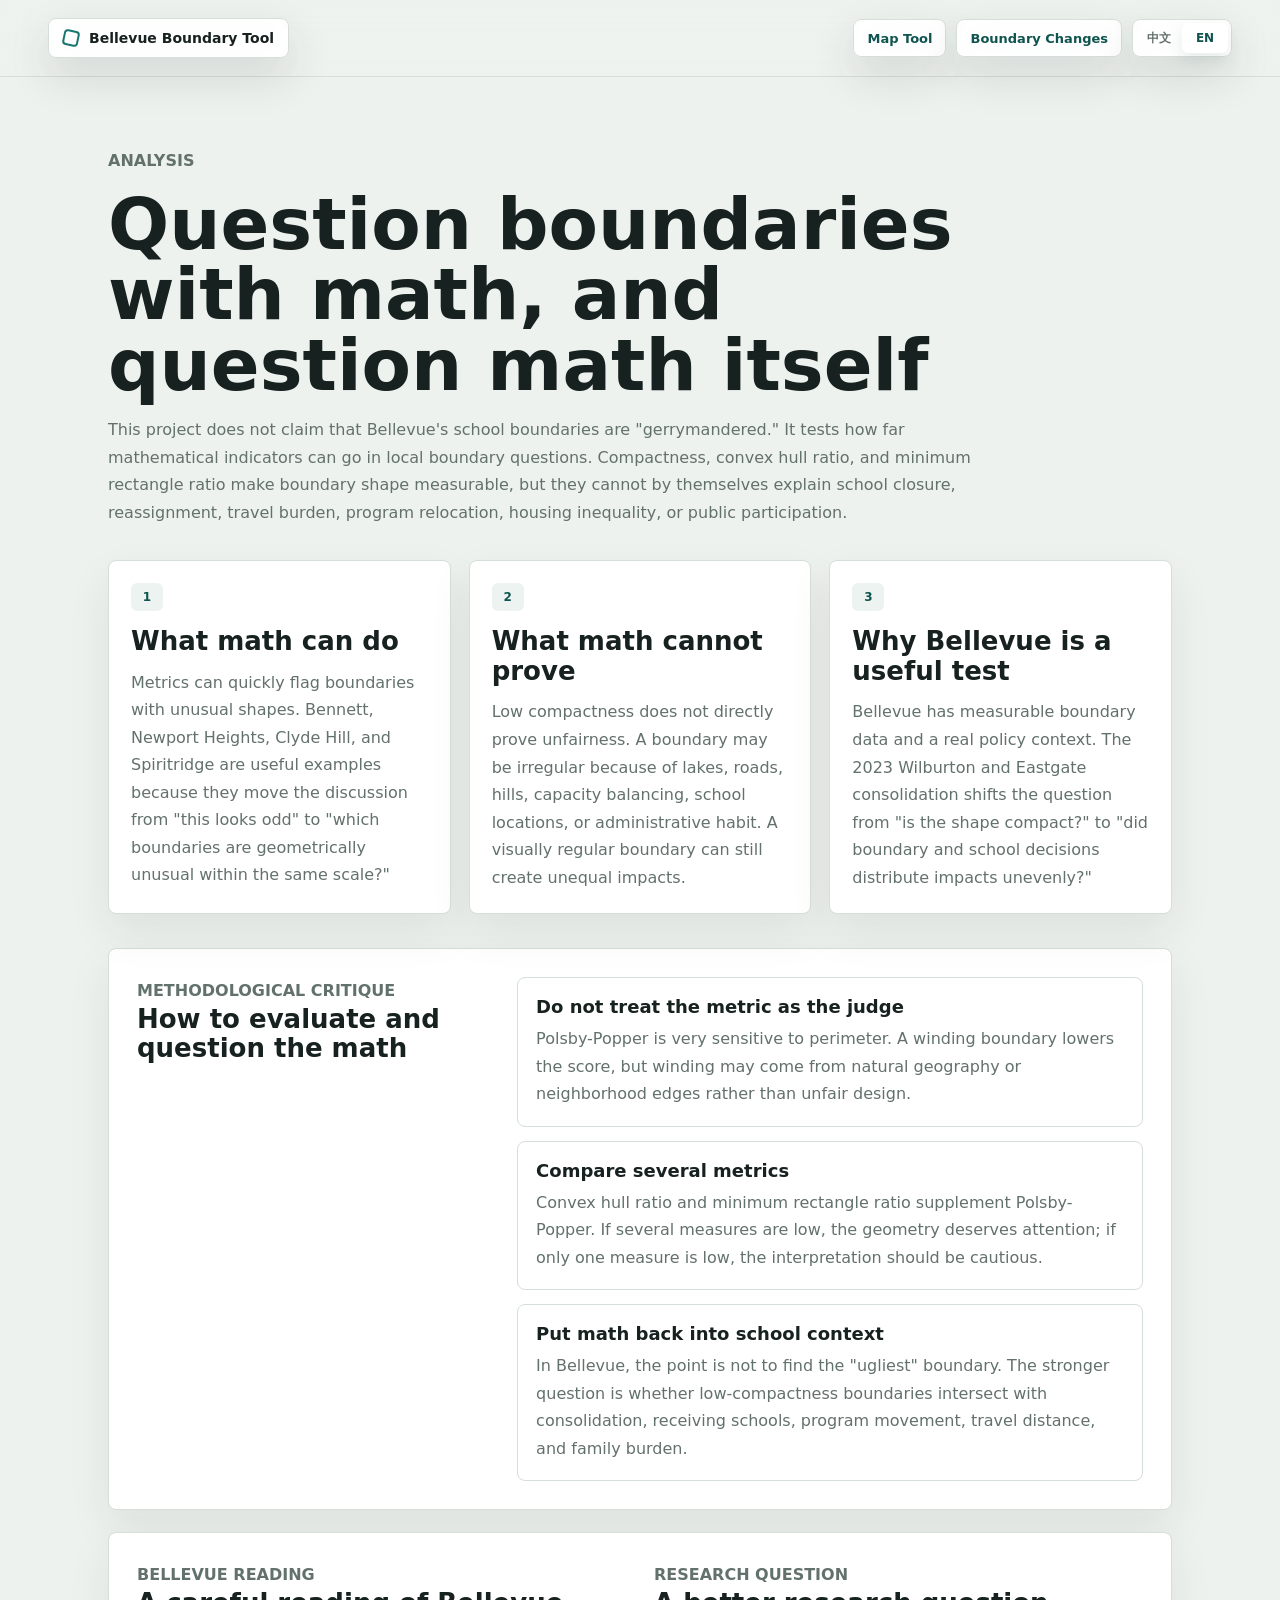
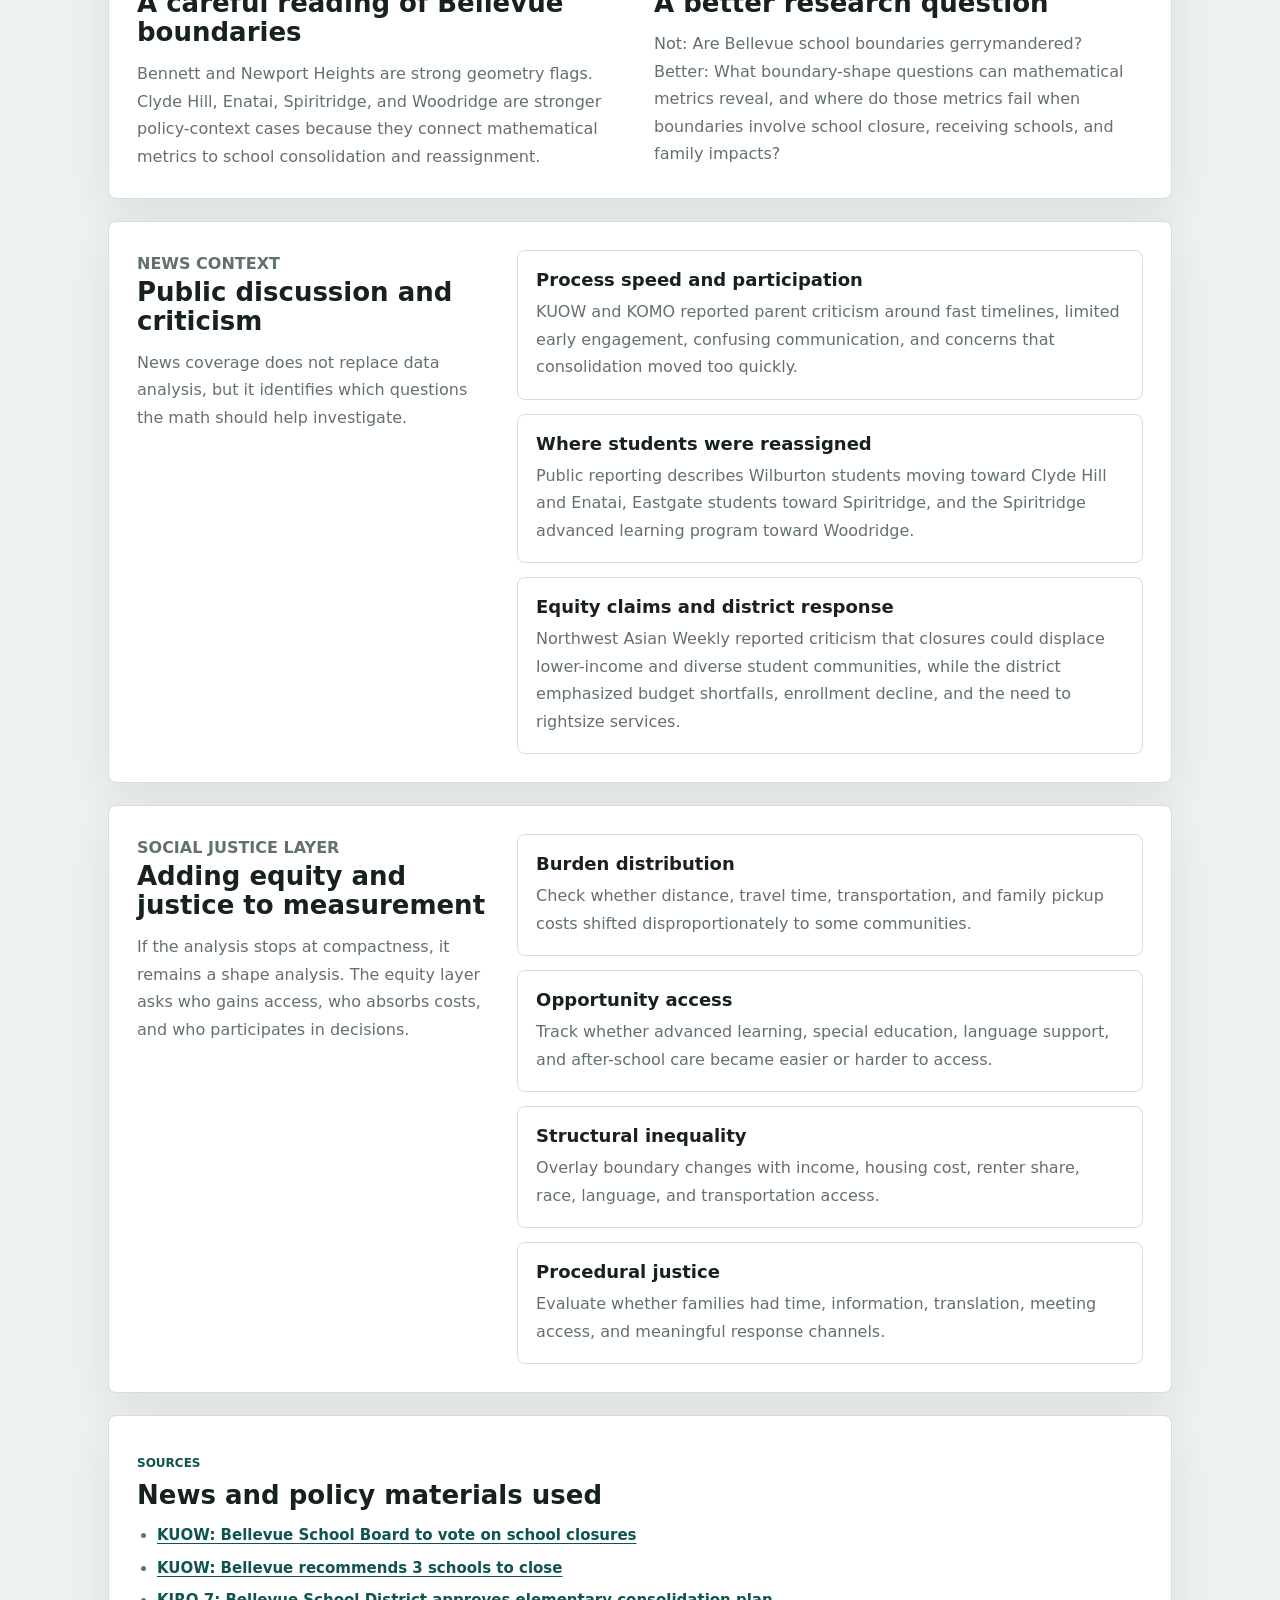
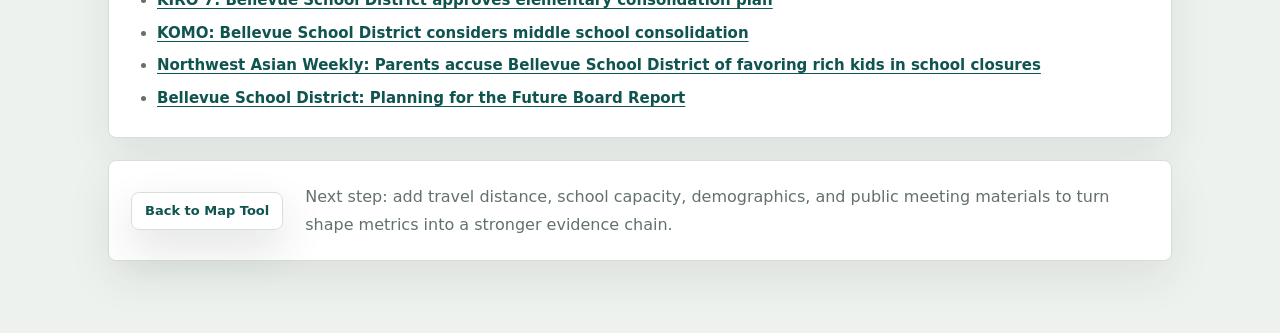
==== commit 24b9ce52: "Add language toggle to analysis and changes pages" ====
--- a/analysis.html
+++ b/analysis.html
@@ -4,28 +4,32 @@
     <meta charset="utf-8" />
     <meta name="viewport" content="width=device-width, initial-scale=1" />
     <title>Boundary Metrics Analysis and Critique</title>
-    <link rel="stylesheet" href="styles.css?v=bilingual-1" />
+    <link rel="stylesheet" href="styles.css?v=lang-toggle-1" />
   </head>
-  <body class="analysis-page">
+  <body class="analysis-page" data-zh-title="边界指标分析与批判">
     <header class="analysis-header">
       <a class="brand" href="index.html" aria-label="Back to Bellevue Boundary Tool">
         <span class="brand-mark"></span>
-        <span>Bellevue Boundary Tool</span>
+        <span data-en="Bellevue Boundary Tool" data-zh="Bellevue 边界工具">Bellevue Boundary Tool</span>
       </a>
       <div class="change-nav">
-        <a class="nav-link" href="index.html">Map Tool</a>
-        <a class="nav-link" href="changes.html">Boundary Changes</a>
+        <a class="nav-link" href="index.html" data-en="Map Tool" data-zh="地图工具">Map Tool</a>
+        <a class="nav-link" href="changes.html" data-en="Boundary Changes" data-zh="边界变化">Boundary Changes</a>
+        <div class="language-toggle" role="group" aria-label="Language switcher">
+          <button class="language-button" type="button" data-lang="zh">中文</button>
+          <button class="language-button active" type="button" data-lang="en">EN</button>
+        </div>
       </div>
     </header>
 
     <main class="analysis-main">
-      <section class="analysis-hero bilingual-block">
-        <p class="eyeline">Analysis</p>
-        <h1>Question boundaries with math, and question math itself</h1>
-        <p>
+      <section class="analysis-hero">
+        <p class="eyeline" data-en="Analysis" data-zh="分析">Analysis</p>
+        <h1 data-en="Question boundaries with math, and question math itself" data-zh="用数学质疑边界，也质疑数学本身">Question boundaries with math, and question math itself</h1>
+        <p class="lang-en">
           This project does not claim that Bellevue's school boundaries are "gerrymandered." It tests how far mathematical indicators can go in local boundary questions. Compactness, convex hull ratio, and minimum rectangle ratio make boundary shape measurable, but they cannot by themselves explain school closure, reassignment, travel burden, program relocation, housing inequality, or public participation.
         </p>
-        <p class="zh-text">
+        <p class="lang-zh zh-text">
           这个项目不是要证明 Bellevue 学区边界被“操纵”，而是测试数学指标在地方边界问题中能走多远。紧凑度、凸包比例、最小矩形比例可以把边界形状变成可比较的证据，但它们不能单独解释学校关闭、学生重新分配、通勤负担、项目迁移、住房差异或公共参与。
         </p>
       </section>
@@ -33,179 +37,124 @@
       <section class="argument-grid">
         <article>
           <span>1</span>
-          <h2>What math can do</h2>
-          <p>
-            Metrics can quickly flag boundaries with unusual shapes. Bennett, Newport Heights, Clyde Hill, and Spiritridge are useful examples because they move the discussion from "this looks odd" to "which boundaries are geometrically unusual within the same scale?"
-          </p>
-          <p class="zh-text">
-            数学指标可以快速标记形状异常的边界。例如 Bennett、Newport Heights、Clyde Hill 和 Spiritridge 能把讨论从“感觉边界奇怪”转为“哪些边界在同一尺度下显著不规则”。
-          </p>
+          <h2 data-en="What math can do" data-zh="数学能做什么">What math can do</h2>
+          <p class="lang-en">Metrics can quickly flag boundaries with unusual shapes. Bennett, Newport Heights, Clyde Hill, and Spiritridge are useful examples because they move the discussion from "this looks odd" to "which boundaries are geometrically unusual within the same scale?"</p>
+          <p class="lang-zh zh-text">数学指标可以快速标记形状异常的边界。例如 Bennett、Newport Heights、Clyde Hill 和 Spiritridge 能把讨论从“感觉边界奇怪”转为“哪些边界在同一尺度下显著不规则”。</p>
         </article>
         <article>
           <span>2</span>
-          <h2>What math cannot prove</h2>
-          <p>
-            Low compactness does not directly prove unfairness. A boundary may be irregular because of lakes, roads, hills, capacity balancing, school locations, or administrative habit. A visually regular boundary can still create unequal impacts.
-          </p>
-          <p class="zh-text">
-            低紧凑度不能直接证明不公平。边界可能因为湖泊、道路、山坡、容量平衡、校舍位置或行政习惯而不规则；反过来，规则边界也可能造成不均等影响。
-          </p>
+          <h2 data-en="What math cannot prove" data-zh="数学不能证明什么">What math cannot prove</h2>
+          <p class="lang-en">Low compactness does not directly prove unfairness. A boundary may be irregular because of lakes, roads, hills, capacity balancing, school locations, or administrative habit. A visually regular boundary can still create unequal impacts.</p>
+          <p class="lang-zh zh-text">低紧凑度不能直接证明不公平。边界可能因为湖泊、道路、山坡、容量平衡、校舍位置或行政习惯而不规则；反过来，规则边界也可能造成不均等影响。</p>
         </article>
         <article>
           <span>3</span>
-          <h2>Why Bellevue is a useful test</h2>
-          <p>
-            Bellevue has measurable boundary data and a real policy context. The 2023 Wilburton and Eastgate consolidation shifts the question from "is the shape compact?" to "did boundary and school decisions distribute impacts unevenly?"
-          </p>
-          <p class="zh-text">
-            Bellevue 同时有可测量的边界数据和真实政策语境。2023 年 Wilburton 与 Eastgate 的整合，使问题从“形状是否紧凑”转为“边界和学校决策是否把影响不均等地分配给不同家庭”。
-          </p>
+          <h2 data-en="Why Bellevue is a useful test" data-zh="为什么 Bellevue 适合作为案例">Why Bellevue is a useful test</h2>
+          <p class="lang-en">Bellevue has measurable boundary data and a real policy context. The 2023 Wilburton and Eastgate consolidation shifts the question from "is the shape compact?" to "did boundary and school decisions distribute impacts unevenly?"</p>
+          <p class="lang-zh zh-text">Bellevue 同时有可测量的边界数据和真实政策语境。2023 年 Wilburton 与 Eastgate 的整合，使问题从“形状是否紧凑”转为“边界和学校决策是否把影响不均等地分配给不同家庭”。</p>
         </article>
       </section>
 
       <section class="analysis-section">
         <div>
-          <p class="eyeline">Methodological Critique / 方法批判</p>
-          <h2>How to evaluate and question the math</h2>
-          <p class="zh-text">怎样评价并质疑这些数学分析</p>
+          <p class="eyeline" data-en="Methodological Critique" data-zh="方法批判">Methodological Critique</p>
+          <h2 data-en="How to evaluate and question the math" data-zh="怎样评价并质疑这些数学分析">How to evaluate and question the math</h2>
         </div>
         <div class="critique-list">
           <article>
-            <h3>Do not treat the metric as the judge / 不要把指标当作裁判</h3>
-            <p>
-              Polsby-Popper is very sensitive to perimeter. A winding boundary lowers the score, but winding may come from natural geography or neighborhood edges rather than unfair design.
-            </p>
-            <p class="zh-text">
-              Polsby-Popper 对周长非常敏感。边界越曲折，分数越低，但曲折可能来自自然地理或街区边缘，不一定来自不公平设计。
-            </p>
+            <h3 data-en="Do not treat the metric as the judge" data-zh="不要把指标当作裁判">Do not treat the metric as the judge</h3>
+            <p class="lang-en">Polsby-Popper is very sensitive to perimeter. A winding boundary lowers the score, but winding may come from natural geography or neighborhood edges rather than unfair design.</p>
+            <p class="lang-zh zh-text">Polsby-Popper 对周长非常敏感。边界越曲折，分数越低，但曲折可能来自自然地理或街区边缘，不一定来自不公平设计。</p>
           </article>
           <article>
-            <h3>Compare several metrics / 比较多个指标</h3>
-            <p>
-              Convex hull ratio and minimum rectangle ratio supplement Polsby-Popper. If several measures are low, the geometry deserves attention; if only one measure is low, the interpretation should be cautious.
-            </p>
-            <p class="zh-text">
-              凸包比例和最小矩形比例可以补充 Polsby-Popper。如果多个指标都低，几何异常更值得关注；如果只有一个指标低，就需要谨慎解释。
-            </p>
+            <h3 data-en="Compare several metrics" data-zh="比较多个指标">Compare several metrics</h3>
+            <p class="lang-en">Convex hull ratio and minimum rectangle ratio supplement Polsby-Popper. If several measures are low, the geometry deserves attention; if only one measure is low, the interpretation should be cautious.</p>
+            <p class="lang-zh zh-text">凸包比例和最小矩形比例可以补充 Polsby-Popper。如果多个指标都低，几何异常更值得关注；如果只有一个指标低，就需要谨慎解释。</p>
           </article>
           <article>
-            <h3>Put math back into school context / 把数学放回学区语境</h3>
-            <p>
-              In Bellevue, the point is not to find the "ugliest" boundary. The stronger question is whether low-compactness boundaries intersect with consolidation, receiving schools, program movement, travel distance, and family burden.
-            </p>
-            <p class="zh-text">
-              对 Bellevue 来说，重点不是找“最丑”的边界，而是看低紧凑度边界是否与学校整合、接收学校、项目迁移、交通距离和家庭负担相交叉。
-            </p>
+            <h3 data-en="Put math back into school context" data-zh="把数学放回学区语境">Put math back into school context</h3>
+            <p class="lang-en">In Bellevue, the point is not to find the "ugliest" boundary. The stronger question is whether low-compactness boundaries intersect with consolidation, receiving schools, program movement, travel distance, and family burden.</p>
+            <p class="lang-zh zh-text">对 Bellevue 来说，重点不是找“最丑”的边界，而是看低紧凑度边界是否与学校整合、接收学校、项目迁移、交通距离和家庭负担相交叉。</p>
           </article>
         </div>
       </section>
 
       <section class="analysis-section two-column">
         <div>
-          <p class="eyeline">Bellevue Reading / Bellevue 解读</p>
-          <h2>A careful reading of Bellevue boundaries</h2>
-          <p>
-            Bennett and Newport Heights are strong geometry flags. Clyde Hill, Enatai, Spiritridge, and Woodridge are stronger policy-context cases because they connect mathematical metrics to school consolidation and reassignment.
-          </p>
-          <p class="zh-text">
-            Bennett 和 Newport Heights 是强几何信号。Clyde Hill、Enatai、Spiritridge 和 Woodridge 更适合作为政策语境案例，因为它们把数学指标与学校整合和重新分配连接起来。
-          </p>
+          <p class="eyeline" data-en="Bellevue Reading" data-zh="Bellevue 解读">Bellevue Reading</p>
+          <h2 data-en="A careful reading of Bellevue boundaries" data-zh="谨慎解读 Bellevue 边界">A careful reading of Bellevue boundaries</h2>
+          <p class="lang-en">Bennett and Newport Heights are strong geometry flags. Clyde Hill, Enatai, Spiritridge, and Woodridge are stronger policy-context cases because they connect mathematical metrics to school consolidation and reassignment.</p>
+          <p class="lang-zh zh-text">Bennett 和 Newport Heights 是强几何信号。Clyde Hill、Enatai、Spiritridge 和 Woodridge 更适合作为政策语境案例，因为它们把数学指标与学校整合和重新分配连接起来。</p>
         </div>
         <div>
-          <p class="eyeline">Research Question / 研究问题</p>
-          <h2>A better research question</h2>
-          <p>
-            Not: Are Bellevue school boundaries gerrymandered?
-          </p>
-          <p>
-            Better: What boundary-shape questions can mathematical metrics reveal, and where do those metrics fail when boundaries involve school closure, receiving schools, and family impacts?
-          </p>
-          <p class="zh-text">
-            不是：Bellevue 学区边界是否被 gerrymandered？更好的问题是：数学边界指标能揭示哪些形状问题？当边界牵涉学校关闭、接收学校和家庭影响时，数学在哪里失效？
-          </p>
+          <p class="eyeline" data-en="Research Question" data-zh="研究问题">Research Question</p>
+          <h2 data-en="A better research question" data-zh="一个更好的研究问题">A better research question</h2>
+          <p class="lang-en">Not: Are Bellevue school boundaries gerrymandered?</p>
+          <p class="lang-en">Better: What boundary-shape questions can mathematical metrics reveal, and where do those metrics fail when boundaries involve school closure, receiving schools, and family impacts?</p>
+          <p class="lang-zh zh-text">不是：Bellevue 学区边界是否被 gerrymandered？更好的问题是：数学边界指标能揭示哪些形状问题？当边界牵涉学校关闭、接收学校和家庭影响时，数学在哪里失效？</p>
         </div>
       </section>
 
       <section class="analysis-section">
         <div>
-          <p class="eyeline">News Context / 新闻语境</p>
-          <h2>Public discussion and criticism</h2>
-          <p>
-            News coverage does not replace data analysis, but it identifies which questions the math should help investigate.
-          </p>
-          <p class="zh-text">
-            新闻报道不能替代数据分析，但它能告诉我们应该用数学指标去追问哪些问题。
-          </p>
+          <p class="eyeline" data-en="News Context" data-zh="新闻语境">News Context</p>
+          <h2 data-en="Public discussion and criticism" data-zh="公共讨论与批评">Public discussion and criticism</h2>
+          <p class="lang-en">News coverage does not replace data analysis, but it identifies which questions the math should help investigate.</p>
+          <p class="lang-zh zh-text">新闻报道不能替代数据分析，但它能告诉我们应该用数学指标去追问哪些问题。</p>
         </div>
         <div class="critique-list">
           <article>
-            <h3>Process speed and participation / 流程速度与参与</h3>
-            <p>
-              KUOW and KOMO reported parent criticism around fast timelines, limited early engagement, confusing communication, and concerns that consolidation moved too quickly.
-            </p>
-            <p class="zh-text">
-              KUOW 和 KOMO 报道了家长对关闭时间线过快、早期参与不足、沟通混乱和推进过快的批评。
-            </p>
+            <h3 data-en="Process speed and participation" data-zh="流程速度与参与">Process speed and participation</h3>
+            <p class="lang-en">KUOW and KOMO reported parent criticism around fast timelines, limited early engagement, confusing communication, and concerns that consolidation moved too quickly.</p>
+            <p class="lang-zh zh-text">KUOW 和 KOMO 报道了家长对关闭时间线过快、早期参与不足、沟通混乱和推进过快的批评。</p>
           </article>
           <article>
-            <h3>Where students were reassigned / 学生被分到哪里</h3>
-            <p>
-              Public reporting describes Wilburton students moving toward Clyde Hill and Enatai, Eastgate students toward Spiritridge, and the Spiritridge advanced learning program toward Woodridge.
-            </p>
-            <p class="zh-text">
-              公开报道显示，Wilburton 学生转向 Clyde Hill 与 Enatai，Eastgate 学生转向 Spiritridge，Spiritridge 的高级学习项目迁往 Woodridge。
-            </p>
+            <h3 data-en="Where students were reassigned" data-zh="学生被分到哪里">Where students were reassigned</h3>
+            <p class="lang-en">Public reporting describes Wilburton students moving toward Clyde Hill and Enatai, Eastgate students toward Spiritridge, and the Spiritridge advanced learning program toward Woodridge.</p>
+            <p class="lang-zh zh-text">公开报道显示，Wilburton 学生转向 Clyde Hill 与 Enatai，Eastgate 学生转向 Spiritridge，Spiritridge 的高级学习项目迁往 Woodridge。</p>
           </article>
           <article>
-            <h3>Equity claims and district response / 公平性指控与学区回应</h3>
-            <p>
-              Northwest Asian Weekly reported criticism that closures could displace lower-income and diverse student communities, while the district emphasized budget shortfalls, enrollment decline, and the need to rightsize services.
-            </p>
-            <p class="zh-text">
-              Northwest Asian Weekly 报道了关于低收入和多元学生群体被迁出的批评；学区则强调预算短缺、入学人数下降和维持服务所需的 rightsizing。
-            </p>
+            <h3 data-en="Equity claims and district response" data-zh="公平性指控与学区回应">Equity claims and district response</h3>
+            <p class="lang-en">Northwest Asian Weekly reported criticism that closures could displace lower-income and diverse student communities, while the district emphasized budget shortfalls, enrollment decline, and the need to rightsize services.</p>
+            <p class="lang-zh zh-text">Northwest Asian Weekly 报道了关于低收入和多元学生群体被迁出的批评；学区则强调预算短缺、入学人数下降和维持服务所需的 rightsizing。</p>
           </article>
         </div>
       </section>
 
       <section class="analysis-section">
         <div>
-          <p class="eyeline">Social Justice Layer / 社会公平层</p>
-          <h2>Adding equity and justice to measurement</h2>
-          <p>
-            If the analysis stops at compactness, it remains a shape analysis. The equity layer asks who gains access, who absorbs costs, and who participates in decisions.
-          </p>
-          <p class="zh-text">
-            如果分析停留在紧凑度，它仍然只是形状分析。公平正义层要求我们追问：谁获得机会，谁承担成本，谁参与决策。
-          </p>
+          <p class="eyeline" data-en="Social Justice Layer" data-zh="社会公平层">Social Justice Layer</p>
+          <h2 data-en="Adding equity and justice to measurement" data-zh="把公平正义加入测量">Adding equity and justice to measurement</h2>
+          <p class="lang-en">If the analysis stops at compactness, it remains a shape analysis. The equity layer asks who gains access, who absorbs costs, and who participates in decisions.</p>
+          <p class="lang-zh zh-text">如果分析停留在紧凑度，它仍然只是形状分析。公平正义层要求我们追问：谁获得机会，谁承担成本，谁参与决策。</p>
         </div>
         <div class="critique-list">
           <article>
-            <h3>Burden distribution / 负担分配</h3>
-            <p>Check whether distance, travel time, transportation, and family pickup costs shifted disproportionately to some communities.</p>
-            <p class="zh-text">检查距离、通勤时间、交通方式和家庭接送成本是否被不成比例地转移到某些社区。</p>
+            <h3 data-en="Burden distribution" data-zh="负担分配">Burden distribution</h3>
+            <p class="lang-en">Check whether distance, travel time, transportation, and family pickup costs shifted disproportionately to some communities.</p>
+            <p class="lang-zh zh-text">检查距离、通勤时间、交通方式和家庭接送成本是否被不成比例地转移到某些社区。</p>
           </article>
           <article>
-            <h3>Opportunity access / 机会可达性</h3>
-            <p>Track whether advanced learning, special education, language support, and after-school care became easier or harder to access.</p>
-            <p class="zh-text">追踪高级学习、特殊教育、语言支持和课后照护等项目是否变得更容易或更难获得。</p>
+            <h3 data-en="Opportunity access" data-zh="机会可达性">Opportunity access</h3>
+            <p class="lang-en">Track whether advanced learning, special education, language support, and after-school care became easier or harder to access.</p>
+            <p class="lang-zh zh-text">追踪高级学习、特殊教育、语言支持和课后照护等项目是否变得更容易或更难获得。</p>
           </article>
           <article>
-            <h3>Structural inequality / 结构性差异</h3>
-            <p>Overlay boundary changes with income, housing cost, renter share, race, language, and transportation access.</p>
-            <p class="zh-text">将边界变化与收入、住房成本、租房比例、族裔、语言和交通可达性叠加。</p>
+            <h3 data-en="Structural inequality" data-zh="结构性差异">Structural inequality</h3>
+            <p class="lang-en">Overlay boundary changes with income, housing cost, renter share, race, language, and transportation access.</p>
+            <p class="lang-zh zh-text">将边界变化与收入、住房成本、租房比例、族裔、语言和交通可达性叠加。</p>
           </article>
           <article>
-            <h3>Procedural justice / 程序正义</h3>
-            <p>Evaluate whether families had time, information, translation, meeting access, and meaningful response channels.</p>
-            <p class="zh-text">评价家庭是否有足够时间、信息、翻译、会议渠道和真实反馈机会。</p>
+            <h3 data-en="Procedural justice" data-zh="程序正义">Procedural justice</h3>
+            <p class="lang-en">Evaluate whether families had time, information, translation, meeting access, and meaningful response channels.</p>
+            <p class="lang-zh zh-text">评价家庭是否有足够时间、信息、翻译、会议渠道和真实反馈机会。</p>
           </article>
         </div>
       </section>
 
       <section class="source-section">
-        <p class="eyeline">Sources / 来源</p>
-        <h2>News and policy materials used / 引入的新闻与政策材料</h2>
+        <p class="eyeline" data-en="Sources" data-zh="来源">Sources</p>
+        <h2 data-en="News and policy materials used" data-zh="引入的新闻与政策材料">News and policy materials used</h2>
         <ul>
           <li><a href="https://www.kuow.org/stories/bellevue-school-board-to-vote-on-school-closures" target="_blank" rel="noreferrer">KUOW: Bellevue School Board to vote on school closures</a></li>
           <li><a href="https://www.kuow.org/stories/bellevue-school-district-recommends-closing-3-schools" target="_blank" rel="noreferrer">KUOW: Bellevue recommends 3 schools to close</a></li>
@@ -217,9 +166,11 @@
       </section>
 
       <section class="analysis-footer">
-        <a class="nav-link" href="index.html">Back to Map Tool</a>
-        <p>Next step: add travel distance, school capacity, demographics, and public meeting materials to turn shape metrics into a stronger evidence chain.</p>
+        <a class="nav-link" href="index.html" data-en="Back to Map Tool" data-zh="返回地图工具">Back to Map Tool</a>
+        <p class="lang-en">Next step: add travel distance, school capacity, demographics, and public meeting materials to turn shape metrics into a stronger evidence chain.</p>
+        <p class="lang-zh zh-text">下一步：加入通勤距离、学校容量、人口结构和公共会议材料，把形状指标转化为更强的证据链。</p>
       </section>
     </main>
+    <script src="page-lang.js?v=lang-toggle-1"></script>
   </body>
 </html>
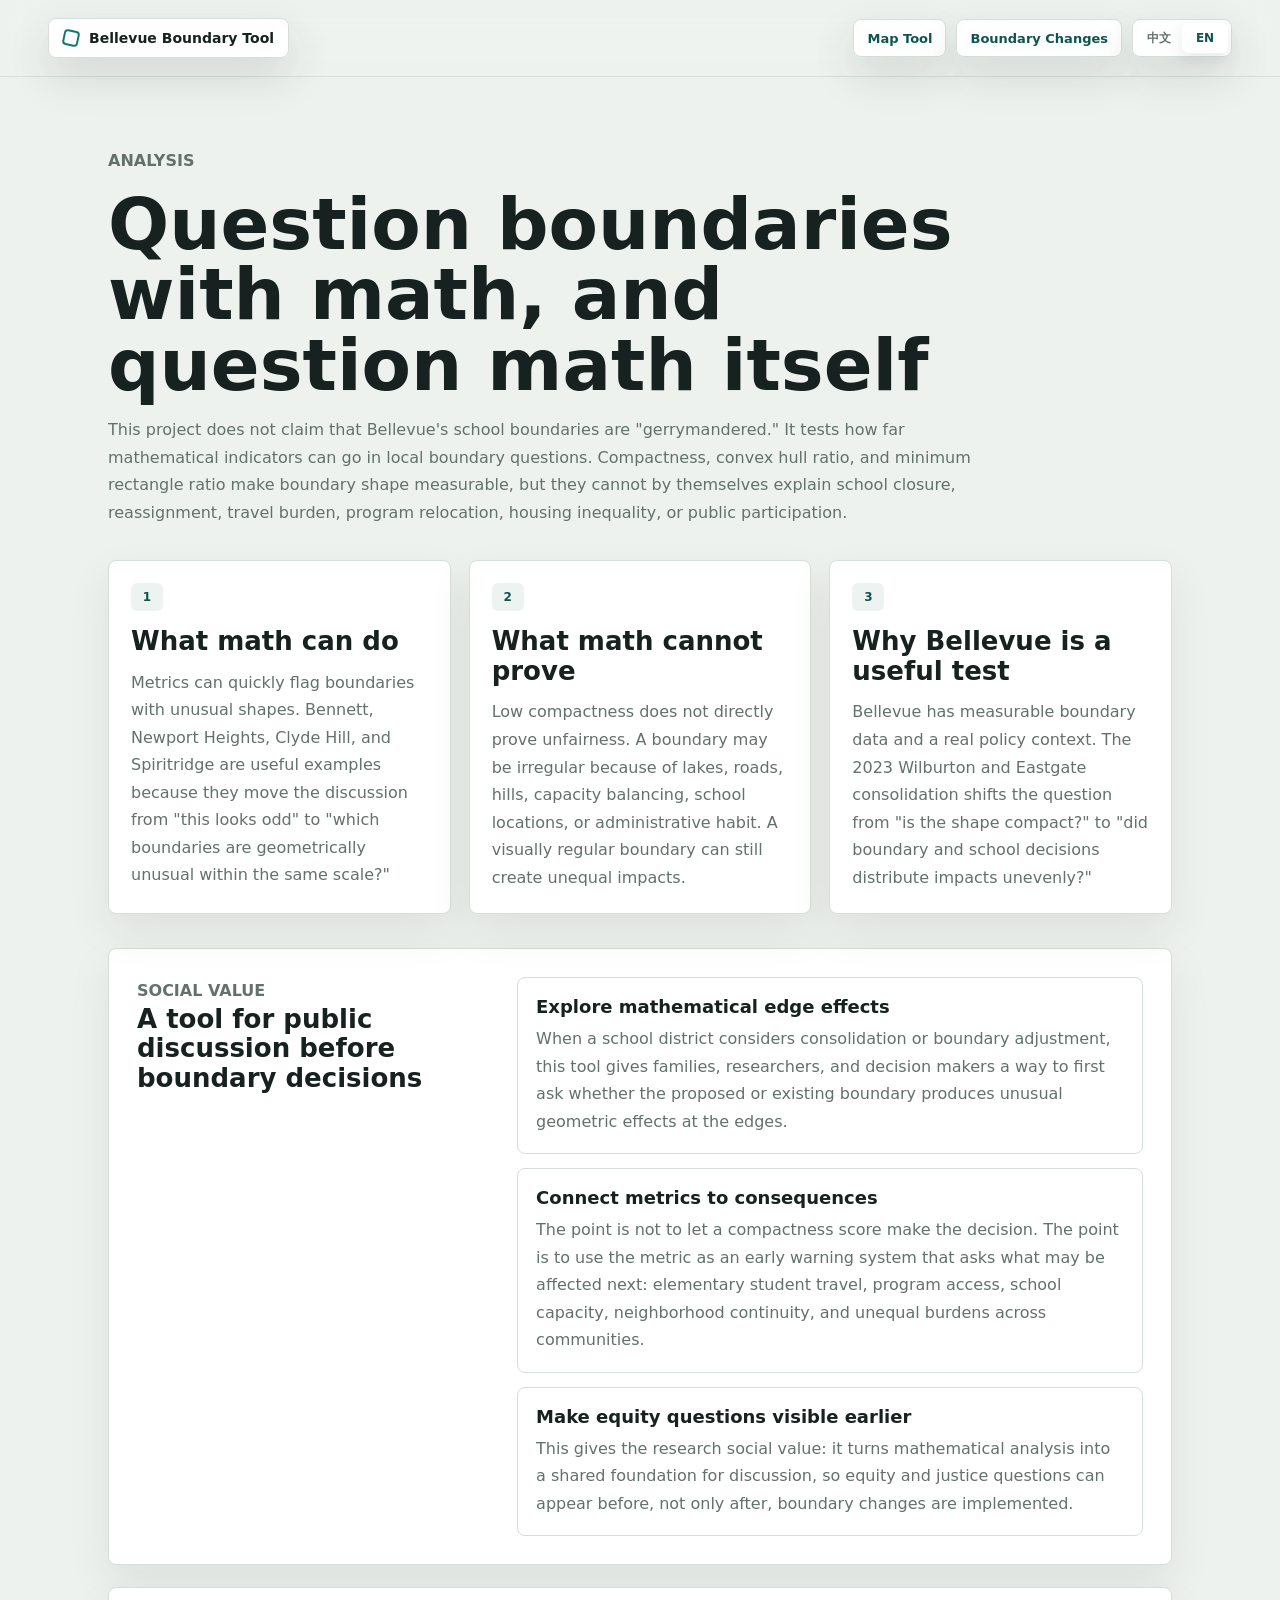
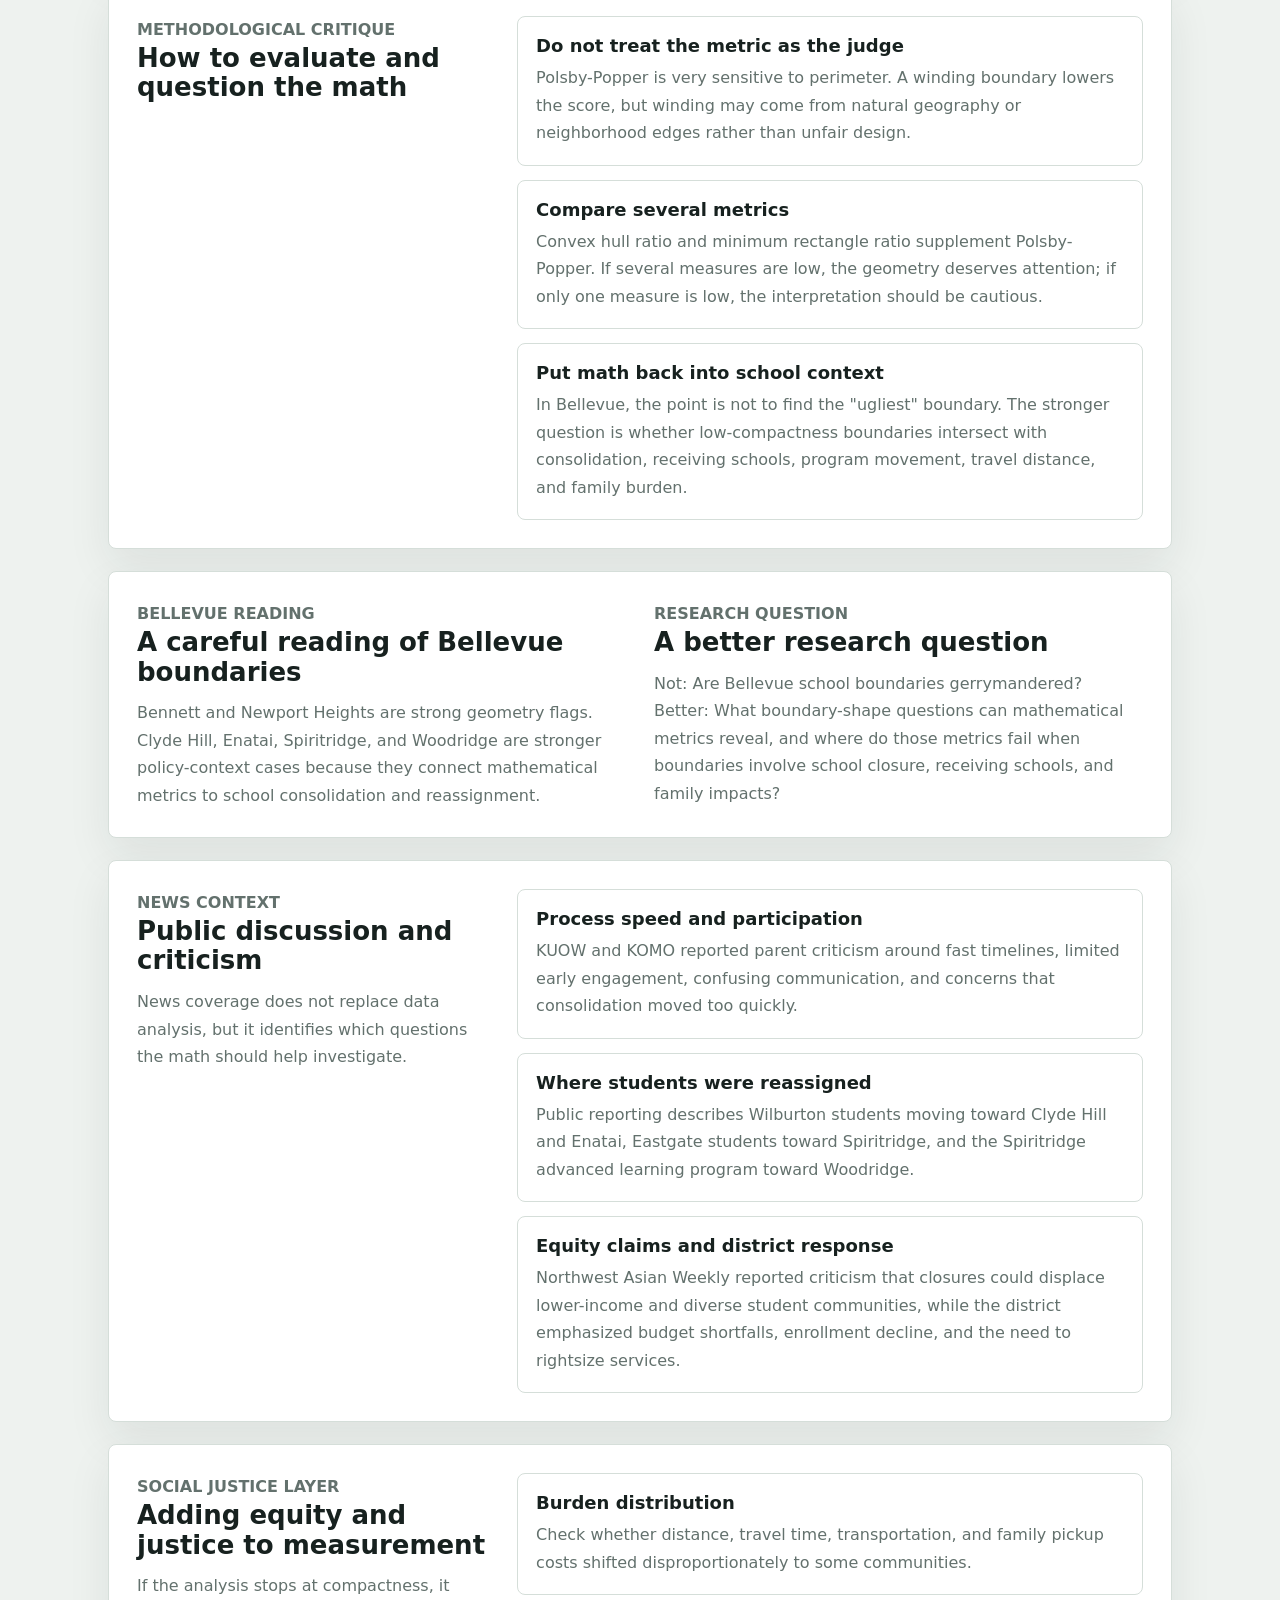
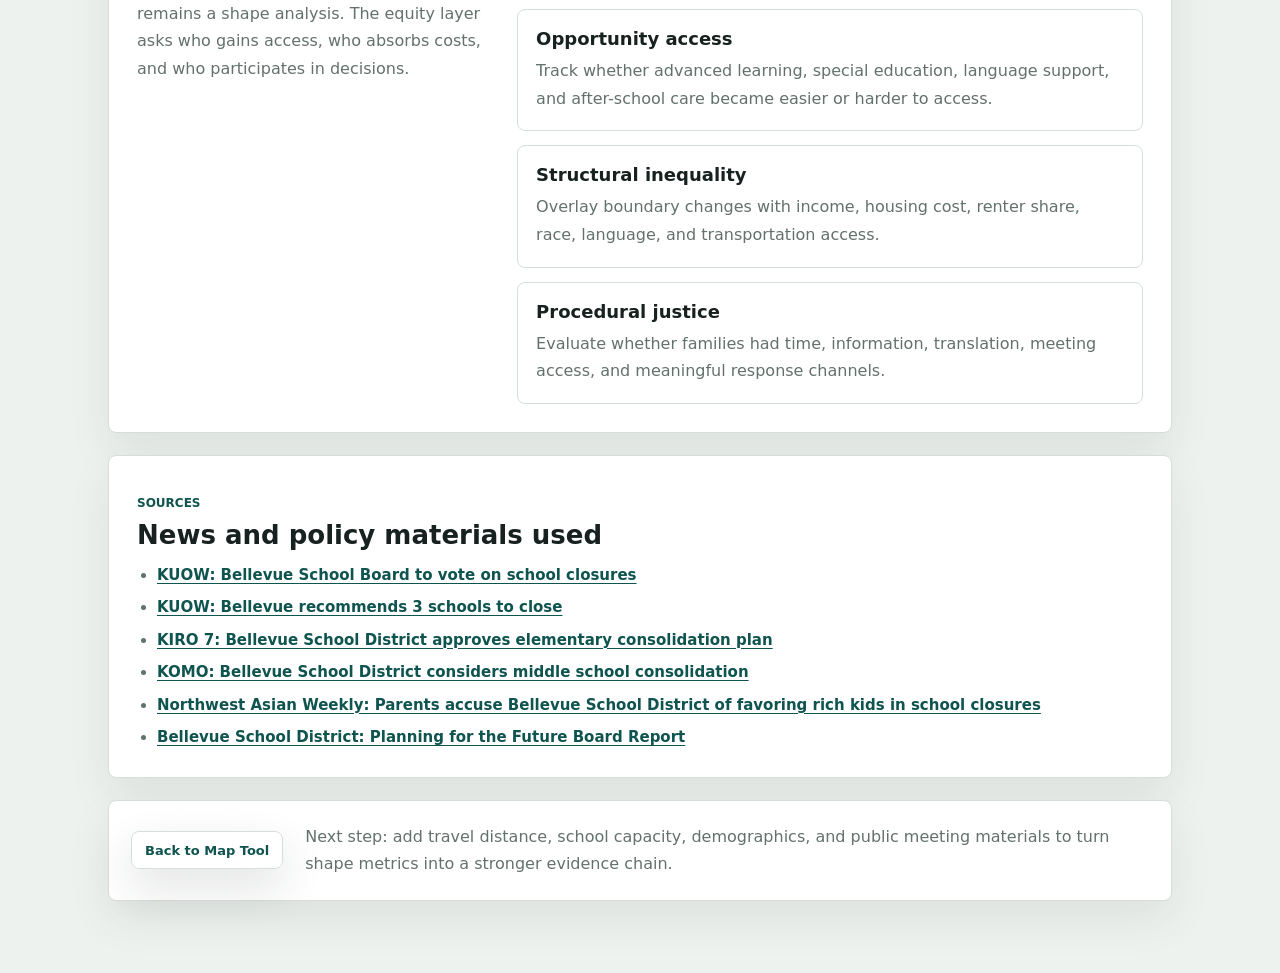
==== commit 4c5a304d: "Add social value framing" ====
--- a/analysis.html
+++ b/analysis.html
@@ -57,6 +57,30 @@
 
       <section class="analysis-section">
         <div>
+          <p class="eyeline" data-en="Social Value" data-zh="社会价值">Social Value</p>
+          <h2 data-en="A tool for public discussion before boundary decisions" data-zh="一个用于学区调整前公共讨论的工具">A tool for public discussion before boundary decisions</h2>
+        </div>
+        <div class="critique-list">
+          <article>
+            <h3 data-en="Explore mathematical edge effects" data-zh="探索数学上的边缘影响">Explore mathematical edge effects</h3>
+            <p class="lang-en">When a school district considers consolidation or boundary adjustment, this tool gives families, researchers, and decision makers a way to first ask whether the proposed or existing boundary produces unusual geometric effects at the edges.</p>
+            <p class="lang-zh zh-text">当学区考虑合并或调整边界时，这个工具至少提供了一个探索入口：让家庭、研究者和决策者先看到现有或拟议边界是否在数学上产生了一些边缘效应。</p>
+          </article>
+          <article>
+            <h3 data-en="Connect metrics to consequences" data-zh="把指标连接到后果">Connect metrics to consequences</h3>
+            <p class="lang-en">The point is not to let a compactness score make the decision. The point is to use the metric as an early warning system that asks what may be affected next: elementary student travel, program access, school capacity, neighborhood continuity, and unequal burdens across communities.</p>
+            <p class="lang-zh zh-text">重点不是让紧凑度分数替我们做决定，而是把指标作为早期提醒：它提示我们继续追问，哪些东西可能被影响，比如小学生通勤、项目可达性、学校容量、社区连续性，以及不同社区承担的负担是否不平等。</p>
+          </article>
+          <article>
+            <h3 data-en="Make equity questions visible earlier" data-zh="更早看见公平问题">Make equity questions visible earlier</h3>
+            <p class="lang-en">This gives the research social value: it turns mathematical analysis into a shared foundation for discussion, so equity and justice questions can appear before, not only after, boundary changes are implemented.</p>
+            <p class="lang-zh zh-text">这正是这个研究的社会价值：它把数学分析转化为一个共同讨论的基础，让公平正义问题能够在边界变化实施之前就被看见，而不是等影响发生之后才被讨论。</p>
+          </article>
+        </div>
+      </section>
+
+      <section class="analysis-section">
+        <div>
           <p class="eyeline" data-en="Methodological Critique" data-zh="方法批判">Methodological Critique</p>
           <h2 data-en="How to evaluate and question the math" data-zh="怎样评价并质疑这些数学分析">How to evaluate and question the math</h2>
         </div>
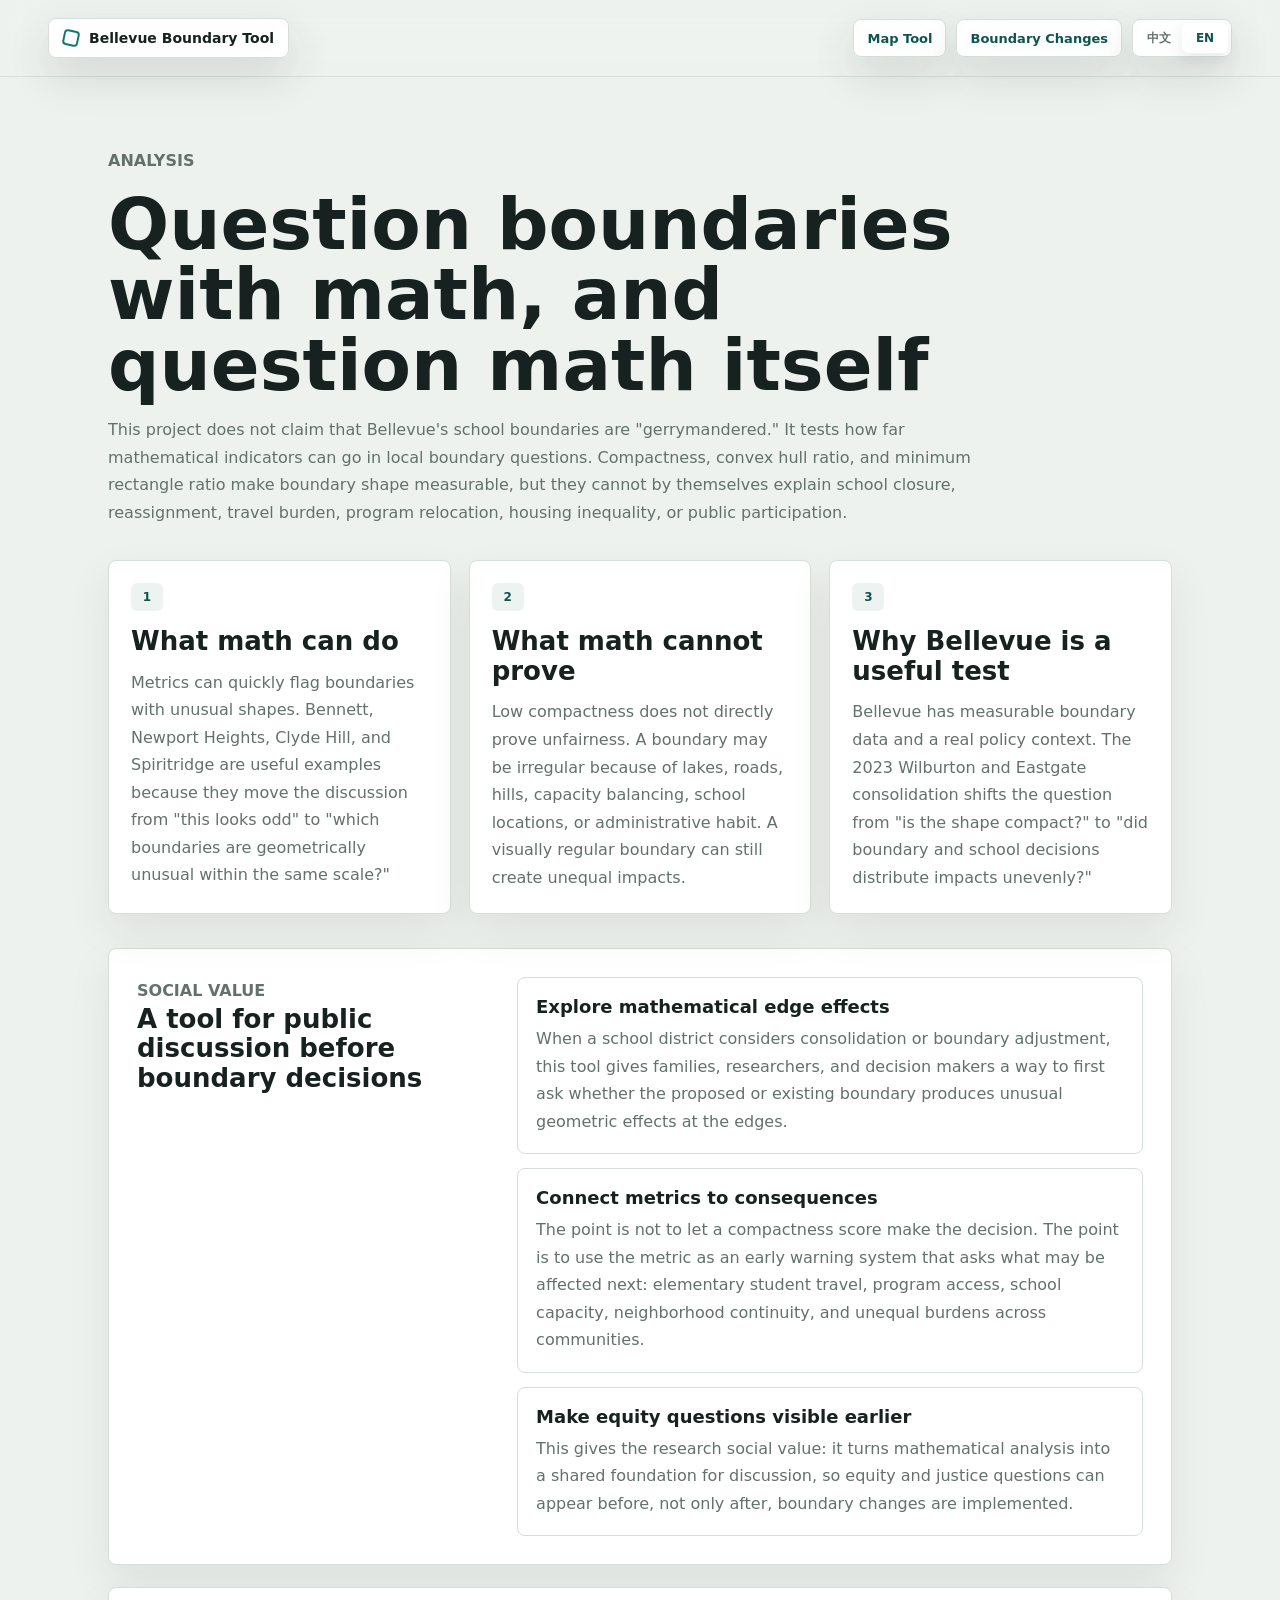
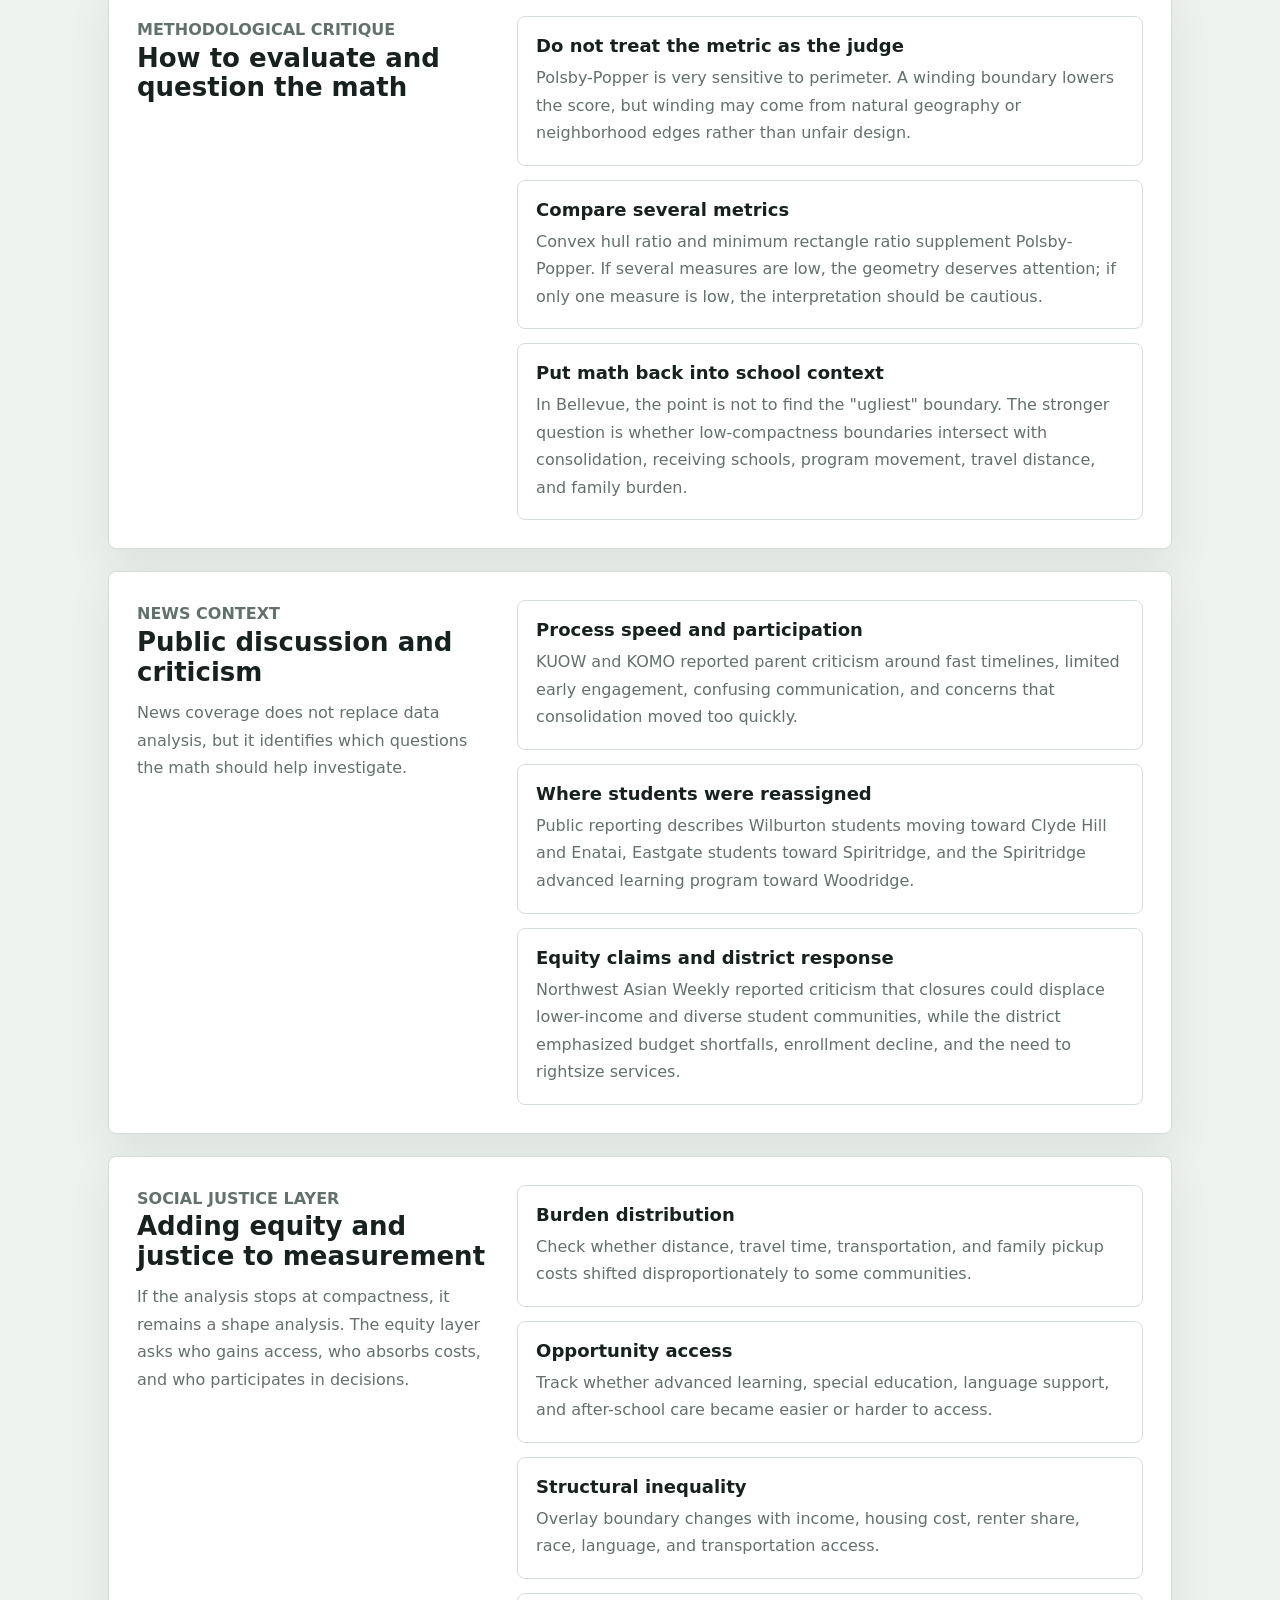
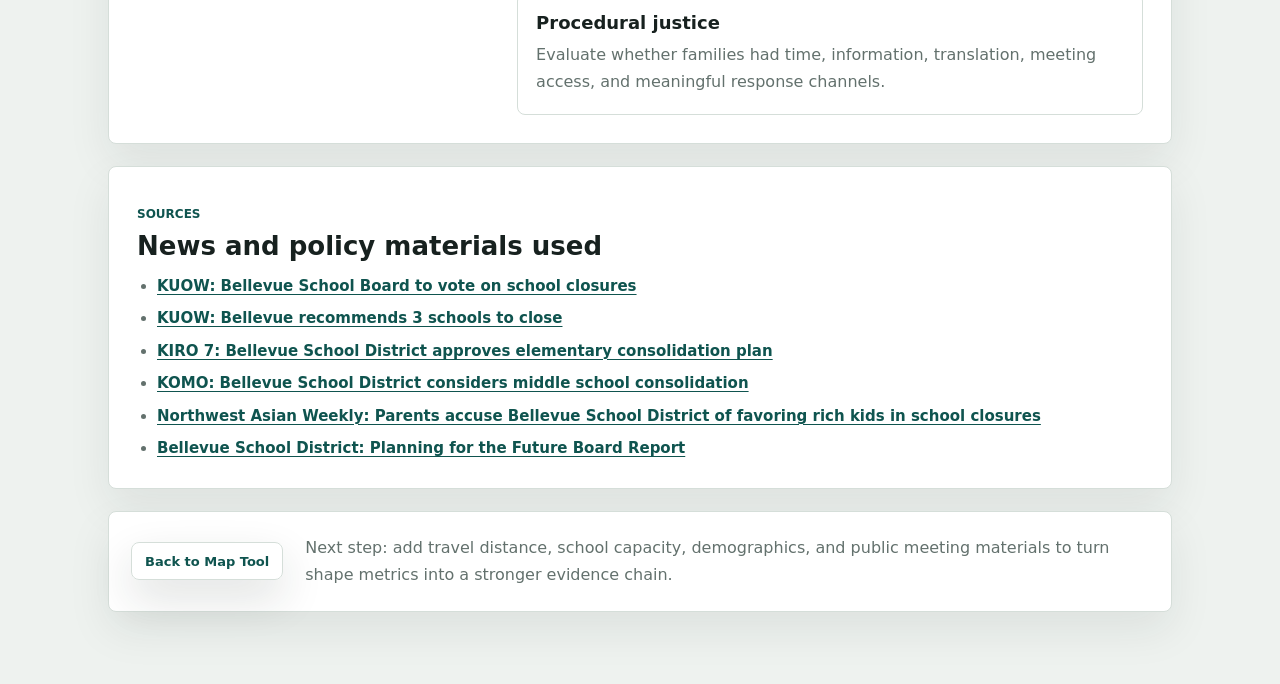
==== commit c27821ef: "Remove Bellevue reading section" ====
--- a/analysis.html
+++ b/analysis.html
@@ -103,22 +103,6 @@
         </div>
       </section>
 
-      <section class="analysis-section two-column">
-        <div>
-          <p class="eyeline" data-en="Bellevue Reading" data-zh="Bellevue 解读">Bellevue Reading</p>
-          <h2 data-en="A careful reading of Bellevue boundaries" data-zh="谨慎解读 Bellevue 边界">A careful reading of Bellevue boundaries</h2>
-          <p class="lang-en">Bennett and Newport Heights are strong geometry flags. Clyde Hill, Enatai, Spiritridge, and Woodridge are stronger policy-context cases because they connect mathematical metrics to school consolidation and reassignment.</p>
-          <p class="lang-zh zh-text">Bennett 和 Newport Heights 是强几何信号。Clyde Hill、Enatai、Spiritridge 和 Woodridge 更适合作为政策语境案例，因为它们把数学指标与学校整合和重新分配连接起来。</p>
-        </div>
-        <div>
-          <p class="eyeline" data-en="Research Question" data-zh="研究问题">Research Question</p>
-          <h2 data-en="A better research question" data-zh="一个更好的研究问题">A better research question</h2>
-          <p class="lang-en">Not: Are Bellevue school boundaries gerrymandered?</p>
-          <p class="lang-en">Better: What boundary-shape questions can mathematical metrics reveal, and where do those metrics fail when boundaries involve school closure, receiving schools, and family impacts?</p>
-          <p class="lang-zh zh-text">不是：Bellevue 学区边界是否被 gerrymandered？更好的问题是：数学边界指标能揭示哪些形状问题？当边界牵涉学校关闭、接收学校和家庭影响时，数学在哪里失效？</p>
-        </div>
-      </section>
-
       <section class="analysis-section">
         <div>
           <p class="eyeline" data-en="News Context" data-zh="新闻语境">News Context</p>
